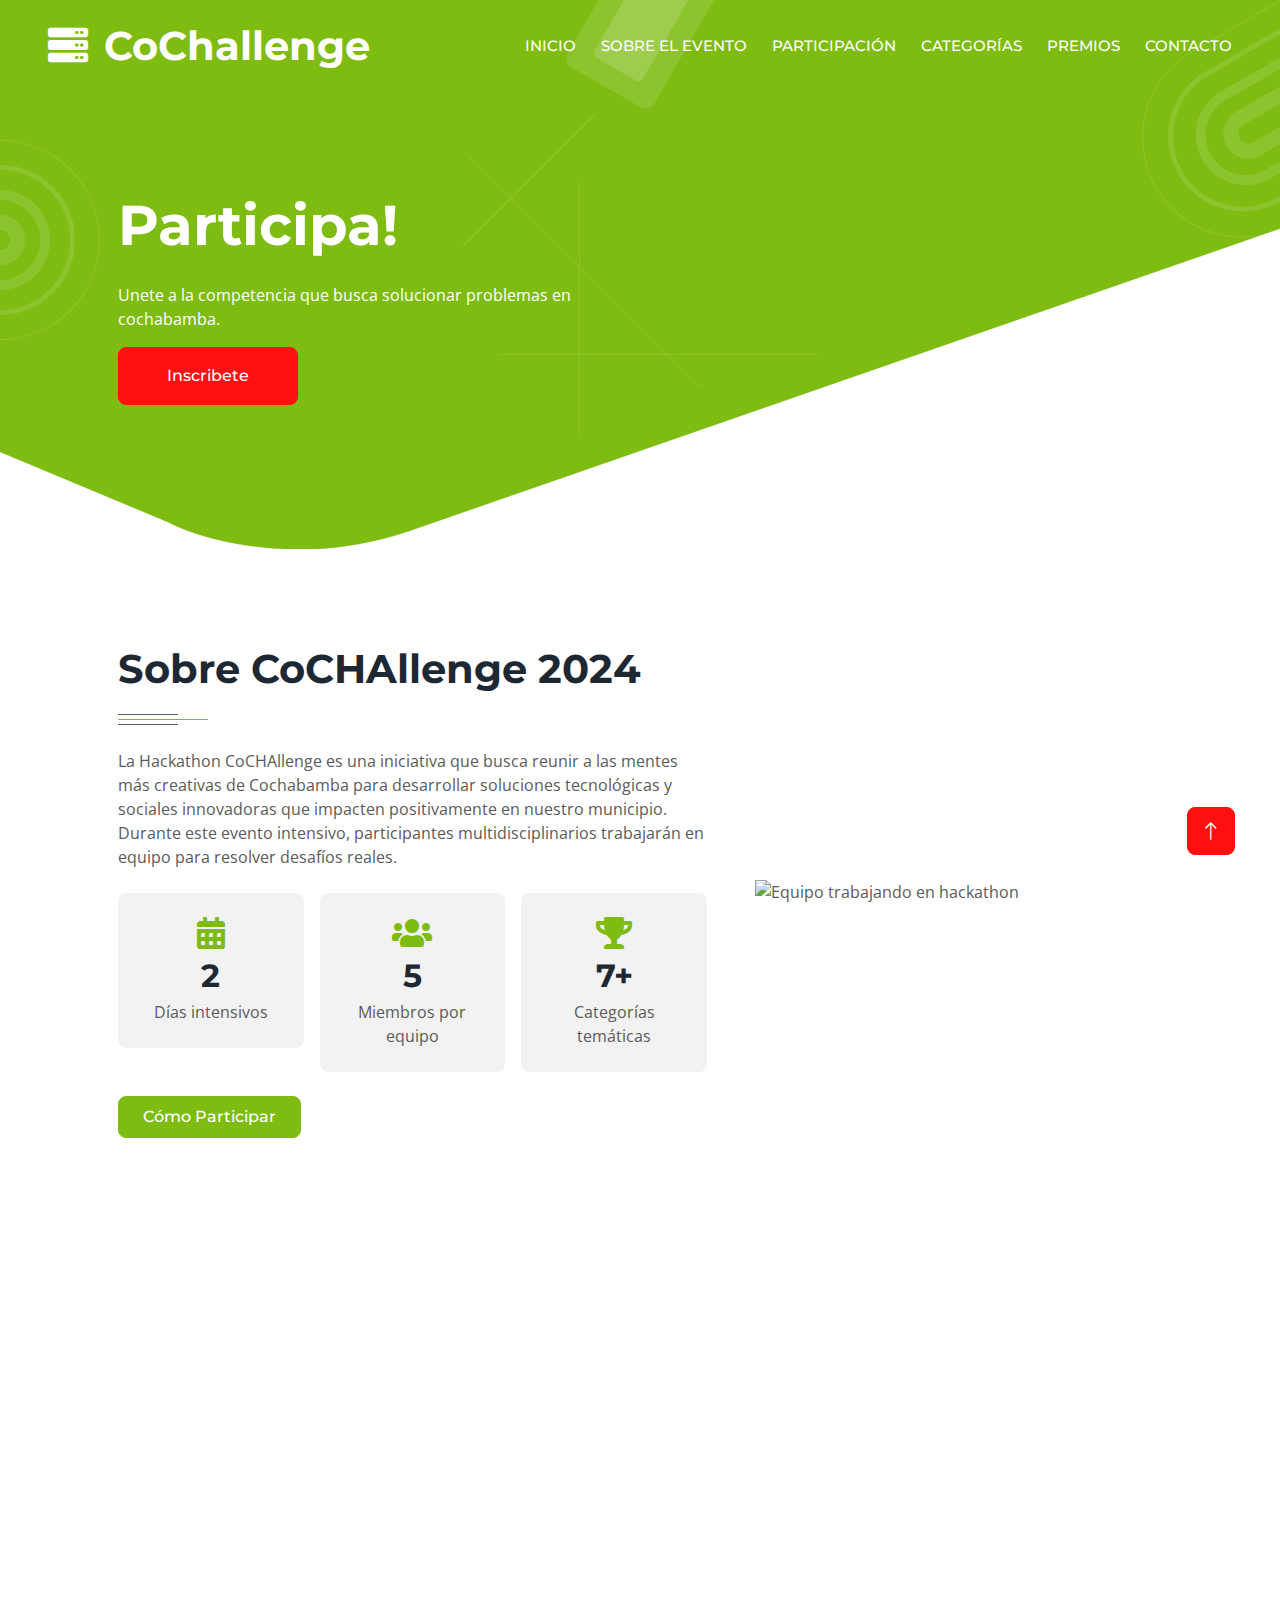
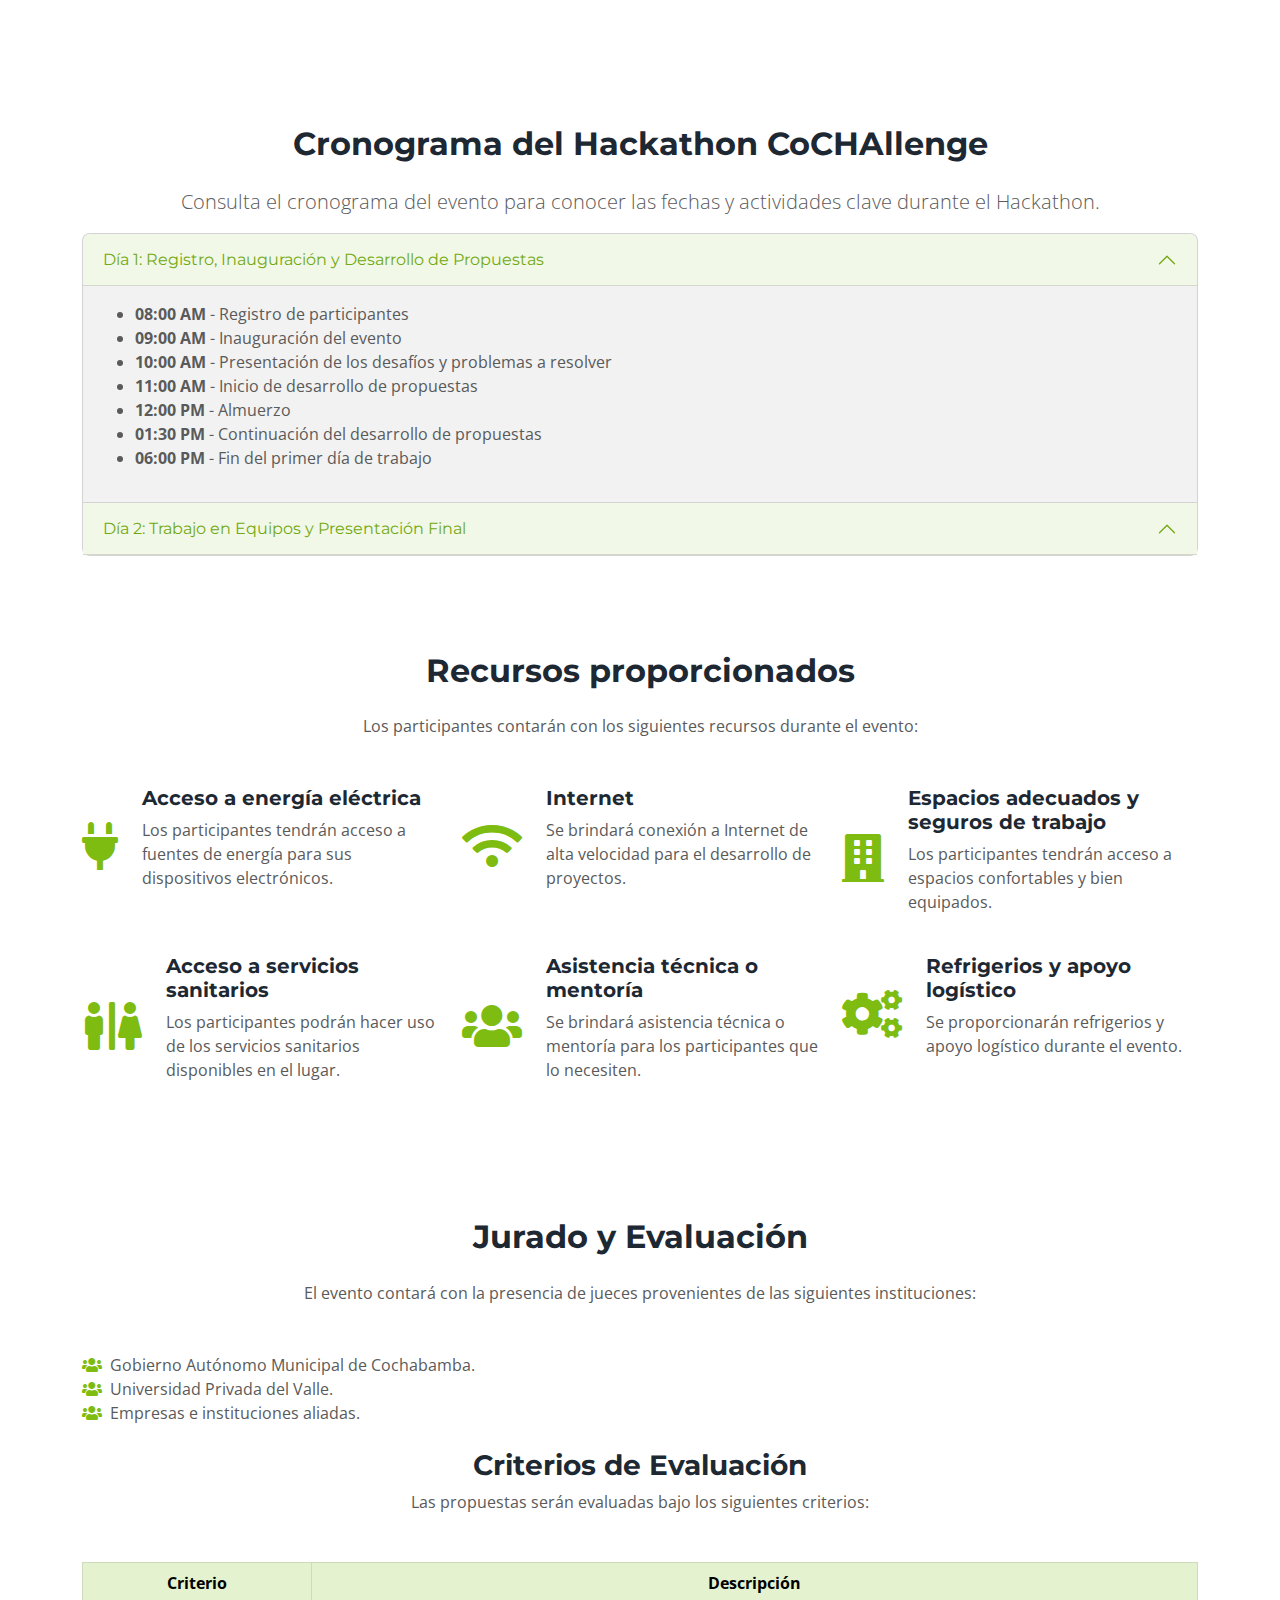
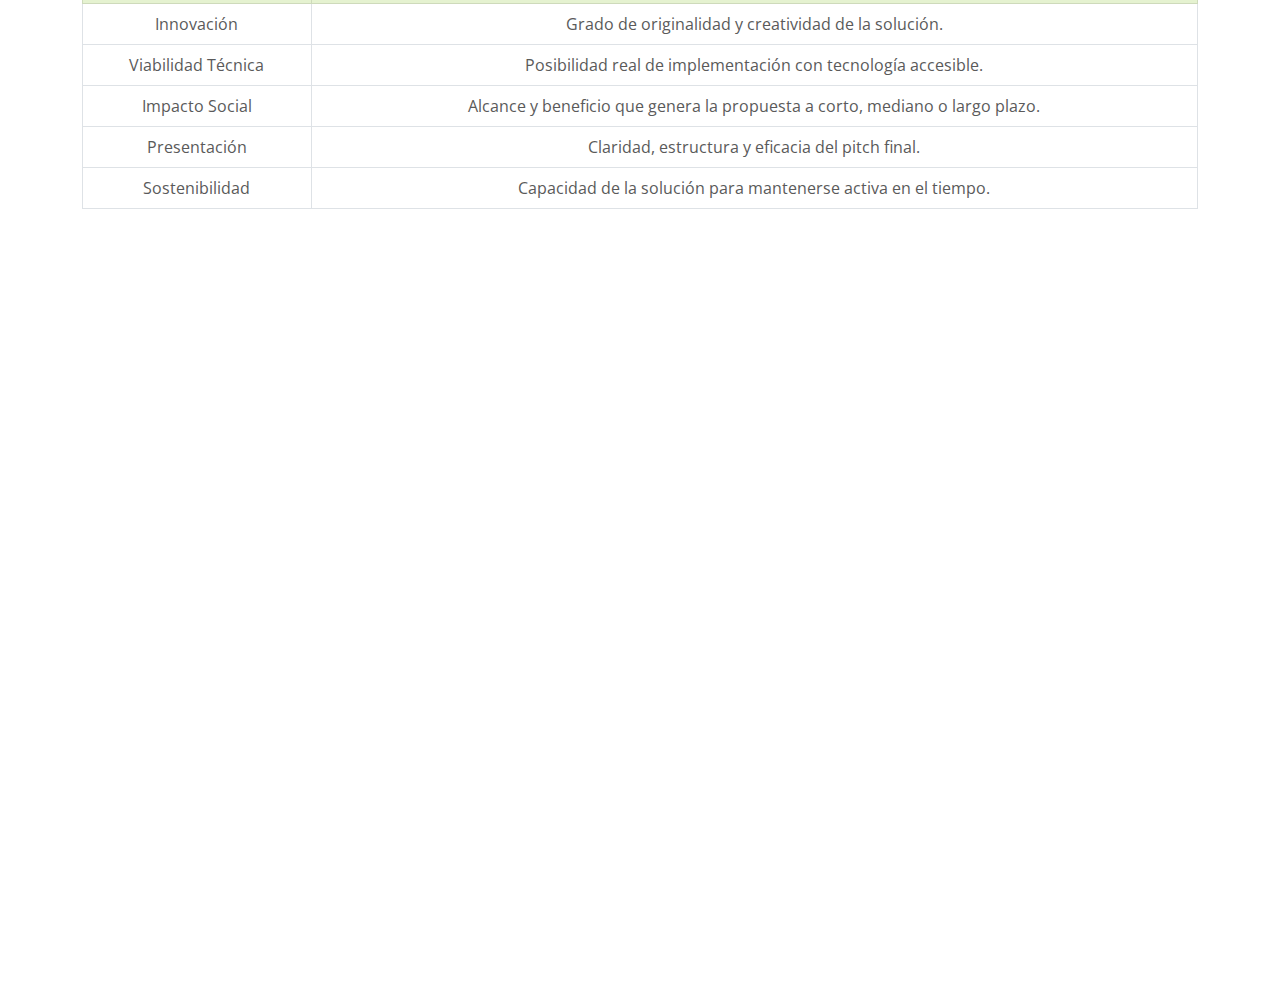
==== pages/about.html @ 2575e3d4 "Acabado" ====
<!DOCTYPE html>
<html lang="en">

<head>
    <meta charset="utf-8">
    <title>Hackathon CoChallenge</title>
    <meta content="width=device-width, initial-scale=1.0" name="viewport">
    <meta content="" name="keywords">
    <meta content="" name="description">

    <!-- Favicon -->
    <link href="../img/favicon.ico" rel="icon">

    <!-- Google Web Fonts -->
    <link rel="preconnect" href="https://fonts.googleapis.com">
    <link rel="preconnect" href="https://fonts.gstatic.com" crossorigin>
    <link href="https://fonts.googleapis.com/css2?family=Montserrat:wght@400;500;600;700&family=Open+Sans:wght@400;500;600;700&display=swap" rel="stylesheet">  

    <!-- Icon Font Stylesheet -->
    <link href="https://cdnjs.cloudflare.com/ajax/libs/font-awesome/5.10.0/css/all.min.css" rel="stylesheet">
    <link href="https://cdn.jsdelivr.net/npm/bootstrap-icons@1.4.1/font/bootstrap-icons.css" rel="stylesheet">

    <!-- Libraries Stylesheet -->
    <link href="../lib/animate/animate.min.css" rel="stylesheet">
    <link href="../lib/owlcarousel/assets/owl.carousel.min.css" rel="stylesheet">

    <!-- Customized Bootstrap Stylesheet -->
    <link href="../css/bootstrap.min.css" rel="stylesheet">

    <!-- Template Stylesheet -->
    <link href="../css/style.css" rel="stylesheet">
</head>


<body>
    <div class="container-xxl bg-white p-0">
        <!-- Spinner Start -->
        <div id="spinner" class="show bg-white position-fixed translate-middle w-100 vh-100 top-50 start-50 d-flex align-items-center justify-content-center">
            <div class="spinner-border text-primary" style="width: 3rem; height: 3rem;" role="status">
                <span class="sr-only">Loading...</span>
            </div>
        </div>
        <!-- Spinner End -->


        <!-- Navbar & Hero Start -->
        <div class="container-xxl position-relative p-0">
            <nav class="navbar navbar-expand-lg navbar-light px-4 px-lg-5 py-3 py-lg-0">
                <a href="../index.html" class="navbar-brand p-0">
                    <h1 class="m-0"><i class="fa fa-server me-3"></i>CoChallenge</h1>
                </a>
                <button class="navbar-toggler" type="button" data-bs-toggle="collapse" data-bs-target="#navbarCollapse">
                    <span class="fa fa-bars"></span>
                </button>
                <div class="collapse navbar-collapse" id="navbarCollapse">
                    <div class="navbar-nav ms-auto py-0">
                        <a href="../index.html" class="nav-item nav-link">Inicio</a>
                        <a href="about.html" class="nav-item nav-link">Sobre el Evento</a>
                        <a href="participacion.html" class="nav-item nav-link">Participación</a>
                        <a href="categorias.html" class="nav-item nav-link">Categorías</a>
                        <a href="premios.html" class="nav-item nav-link">Premios</a>
                        <a href="contact.html" class="nav-item nav-link">Contacto</a>
                    </div>
                    
                </div>
            </nav>

            <div class="container-xxl py-5 bg-primary hero-header mb-5">
                <div class="container my-5 py-5 px-lg-5">
                    <div class="row g-5">
                        <div class="col-lg-6 pt-5 text-center text-lg-start">
                            <h1 class="display-4 text-white mb-4 animated slideInLeft">Participa!</h1>
                            <p class="text-white animated slideInLeft">Unete a la competencia que busca solucionar problemas en cochabamba.</p>

                            <a href="registro.html" class="btn btn-secondary py-sm-3 px-sm-5 me-3 animated slideInLeft">Inscribete</a>
                        </div>
                        <div class="col-lg-6 text-center text-lg-start">
                            <img class="img-fluid animated zoomIn" src="img/hero.png" alt="">
                        </div>
                    </div>
                </div>
            </div>
        </div>
        <!-- Navbar & Hero End -->


        <!-- Full Screen Search Start -->
       <div class="modal fade" id="searc hModal" tabindex="-1">
            <div class="modal-dialog modal-fullscreen">
                <div class="modal-content" style="background: rgba(29, 40, 51, 0.8);">
                    <div class="modal-header border-0">
                        <button type="button" class="btn bg-white btn-close" data-bs-dismiss="modal" aria-label="Close"></button>
                    </div>
                    <div class="modal-body d-flex align-items-center justify-content-center">
                        <div class="input-group" style="max-width: 600px;">
                            <input type="text" class="form-control bg-transparent border-light p-3" placeholder="Type search keyword">
                            <button class="btn btn-light px-4"><i class="bi bi-search"></i></button>
                        </div>
                    </div>
                </div>
            </div>
        </div>
        <!-- Full Screen Search End -->


        <!-- About Start -->
        <div class="container-xxl py-5">
            <div class="container px-lg-5">
                <div class="row g-5 align-items-center">
                    <div class="col-lg-7 wow fadeInUp" data-wow-delay="0.1s">
                        <div class="section-title position-relative mb-4 pb-4">
                            <h1 class="mb-2">Sobre CoCHAllenge 2024</h1>
                        </div>
                        <p class="mb-4">La Hackathon CoCHAllenge es una iniciativa que busca reunir a las mentes más creativas de Cochabamba para desarrollar soluciones tecnológicas y sociales innovadoras que impacten positivamente en nuestro municipio. Durante este evento intensivo, participantes multidisciplinarios trabajarán en equipo para resolver desafíos reales.</p>
                        
                        <div class="row g-3">
                            <div class="col-sm-4 wow fadeIn" data-wow-delay="0.1s">
                                <div class="bg-light rounded text-center p-4">
                                    <i class="fa fa-calendar-alt fa-2x text-primary mb-2"></i>
                                    <h2 class="mb-1">2</h2>
                                    <p class="mb-0">Días intensivos</p>
                                </div>
                            </div>
                            <div class="col-sm-4 wow fadeIn" data-wow-delay="0.3s">
                                <div class="bg-light rounded text-center p-4">
                                    <i class="fa fa-users fa-2x text-primary mb-2"></i>
                                    <h2 class="mb-1">5</h2>
                                    <p class="mb-0">Miembros por equipo</p>
                                </div>
                            </div>
                            <div class="col-sm-4 wow fadeIn" data-wow-delay="0.5s">
                                <div class="bg-light rounded text-center p-4">
                                    <i class="fa fa-trophy fa-2x text-primary mb-2"></i>
                                    <h2 class="mb-1">7+</h2>
                                    <p class="mb-0">Categorías temáticas</p>
                                </div>
                            </div>
                        </div>
                        
                        <a href="participacion.html" class="btn btn-primary mt-4 py-2 px-4">Cómo Participar</a>
                    </div>
                    <div class="col-lg-5">
                        <img class="img-fluid wow zoomIn" data-wow-delay="0.5s" src="img/hackathon-teamwork.jpg" alt="Equipo trabajando en hackathon">
                    </div>
                </div>
            </div>
        </div>
        <!-- About End -->


        <!-- Team Start -->
        <div class="container-xxl py-5">
            <div class="container px-lg-5">
                <div class="section-title position-relative text-center mx-auto mb-5 pb-4 wow fadeInUp" data-wow-delay="0.1s" style="max-width: 600px;">
                    <h1 class="mb-3">Organizadores</h1>
                    <p class="mb-1">Instituciones que hacen posible CoCHAllenge 2024</p>
                </div>
                <div class="row g-4 justify-content-center">
                    <!-- Organizador 1 -->
                    <div class="col-lg-3 col-md-6 wow fadeInUp" data-wow-delay="0.1s">
                        <div class="organizer-item text-center border-top border-5 border-primary rounded shadow overflow-hidden">
                            <div class="text-center p-4">
                                <img class="img-fluid mb-4" src="img/logo-univalle.png" alt="UNIVALLE" style="height: 80px;">
                                <h5 class="fw-bold mb-1">UNIVALLE</h5>
                                <small>Sede y soporte académico</small>
                            </div>
                            <div class="d-flex justify-content-center bg-primary p-3">
                                <a class="btn btn-square text-primary bg-white m-1" href="https://univalle.edu" target="_blank">
                                    <i class="fas fa-globe"></i>
                                </a>
                            </div>
                        </div>
                    </div>
                    
                    <!-- Organizador 2 -->
                    <div class="col-lg-3 col-md-6 wow fadeInUp" data-wow-delay="0.3s">
                        <div class="organizer-item text-center border-top border-5 border-primary rounded shadow overflow-hidden">
                            <div class="text-center p-4">
                                <img class="img-fluid mb-4" src="img/logo-municipalidad.png" alt="Municipalidad" style="height: 80px;">
                                <h5 class="fw-bold mb-1">GAM Cochabamba</h5>
                                <small>Apoyo institucional</small>
                            </div>
                            <div class="d-flex justify-content-center bg-primary p-3">
                                <a class="btn btn-square text-primary bg-white m-1" href="https://cochabamba.bo" target="_blank">
                                    <i class="fas fa-globe"></i>
                                </a>
                            </div>
                        </div>
                    </div>
                    
                    <!-- Organizador 3 -->
                    <div class="col-lg-3 col-md-6 wow fadeInUp" data-wow-delay="0.5s">
                        <div class="organizer-item text-center border-top border-5 border-primary rounded shadow overflow-hidden">
                            <div class="text-center p-4">
                                <img class="img-fluid mb-4" src="img/logo-sel.png" alt="SEL" style="height: 80px;">
                                <h5 class="fw-bold mb-1">SEL Univalle</h5>
                                <small>Organización estudiantil</small>
                            </div>
                            <div class="d-flex justify-content-center bg-primary p-3">
                                <a class="btn btn-square text-primary bg-white m-1" href="#">
                                    <i class="fab fa-facebook-f"></i>
                                </a>
                            </div>
                        </div>
                    </div>
                </div>
            </div>
        </div>
        <!-- Team End -->

            <!-- Cronograma - Página Principal -->
    <section id="cronograma" class="container my-5">
        <div class="row">
            <div class="col-12 text-center">
                <h2 class="fw-bold mb-4">Cronograma del Hackathon CoCHAllenge</h2>
                <p class="lead">Consulta el cronograma del evento para conocer las fechas y actividades clave durante el Hackathon.</p>
            </div>
        </div>

        <!-- Cronograma -->
        <div class="row">
            <div class="col-12">
                <div class="accordion" id="accordionCronograma">

                    <!-- Día 1 -->
                    <div class="accordion-item">
                        <h2 class="accordion-header" id="headingDia1">
                            <button class="accordion-button" type="button" data-bs-toggle="collapse" data-bs-target="#collapseDia1" aria-expanded="true" aria-controls="collapseDia1">
                                Día 1: Registro, Inauguración y Desarrollo de Propuestas
                            </button>
                        </h2>
                        <div id="collapseDia1" class="accordion-collapse collapse show" aria-labelledby="headingDia1" data-bs-parent="#accordionCronograma">
                            <div class="accordion-body">
                                <ul>
                                    <li><strong>08:00 AM</strong> - Registro de participantes</li>
                                    <li><strong>09:00 AM</strong> - Inauguración del evento</li>
                                    <li><strong>10:00 AM</strong> - Presentación de los desafíos y problemas a resolver</li>
                                    <li><strong>11:00 AM</strong> - Inicio de desarrollo de propuestas</li>
                                    <li><strong>12:00 PM</strong> - Almuerzo</li>
                                    <li><strong>01:30 PM</strong> - Continuación del desarrollo de propuestas</li>
                                    <li><strong>06:00 PM</strong> - Fin del primer día de trabajo</li>
                                </ul>
                            </div>
                        </div>
                    </div>

                    <!-- Día 2 -->
                    <div class="accordion-item">
                        <h2 class="accordion-header" id="headingDia2">
                            <button class="accordion-button" type="button" data-bs-toggle="collapse" data-bs-target="#collapseDia2" aria-expanded="false" aria-controls="collapseDia2">
                                Día 2: Trabajo en Equipos y Presentación Final
                            </button>
                        </h2>
                        <div id="collapseDia2" class="accordion-collapse collapse" aria-labelledby="headingDia2" data-bs-parent="#accordionCronograma">
                            <div class="accordion-body">
                                <ul>
                                    <li><strong>08:00 AM</strong> - Inicio de trabajo en equipos</li>
                                    <li><strong>12:00 PM</strong> - Almuerzo</li>
                                    <li><strong>01:30 PM</strong> - Finalización de desarrollo de propuestas</li>
                                    <li><strong>04:00 PM</strong> - Presentación final de proyectos (Pitch de 5 minutos por equipo)</li>
                                    <li><strong>06:00 PM</strong> - Premiación y Clausura del evento</li>
                                </ul>
                            </div>
                        </div>
                    </div>

                </div>
            </div>
        </div>
    </section>

    <!-- Recursos proporcionados Start -->
    <section id="recursos" class="container py-5">
        <h2 class="fw-bold text-center mb-4">Recursos proporcionados</h2>
        <p class="text-center mb-5">Los participantes contarán con los siguientes recursos durante el evento:</p>
        <div class="row">
            <div class="col-md-6 col-lg-4 mb-4">
                <div class="d-flex align-items-center">
                    <i class="fa fa-plug fa-3x text-primary me-4"></i>
                    <div>
                        <h5 class="fw-bold mb-2">Acceso a energía eléctrica</h5>
                        <p>Los participantes tendrán acceso a fuentes de energía para sus dispositivos electrónicos.</p>
                    </div>
                </div>
            </div>
            <div class="col-md-6 col-lg-4 mb-4">
                <div class="d-flex align-items-center">
                    <i class="fa fa-wifi fa-3x text-primary me-4"></i>
                    <div>
                        <h5 class="fw-bold mb-2">Internet</h5>
                        <p>Se brindará conexión a Internet de alta velocidad para el desarrollo de proyectos.</p>
                    </div>
                </div>
            </div>
            <div class="col-md-6 col-lg-4 mb-4">
                <div class="d-flex align-items-center">
                    <i class="fa fa-building fa-3x text-primary me-4"></i>
                    <div>
                        <h5 class="fw-bold mb-2">Espacios adecuados y seguros de trabajo</h5>
                        <p>Los participantes tendrán acceso a espacios confortables y bien equipados.</p>
                    </div>
                </div>
            </div>
            <div class="col-md-6 col-lg-4 mb-4">
                <div class="d-flex align-items-center">
                    <i class="fa fa-restroom fa-3x text-primary me-4"></i>
                    <div>
                        <h5 class="fw-bold mb-2">Acceso a servicios sanitarios</h5>
                        <p>Los participantes podrán hacer uso de los servicios sanitarios disponibles en el lugar.</p>
                    </div>
                </div>
            </div>
            <div class="col-md-6 col-lg-4 mb-4">
                <div class="d-flex align-items-center">
                    <i class="fa fa-users fa-3x text-primary me-4"></i>
                    <div>
                        <h5 class="fw-bold mb-2">Asistencia técnica o mentoría</h5>
                        <p>Se brindará asistencia técnica o mentoría para los participantes que lo necesiten.</p>
                    </div>
                </div>
            </div>
            <div class="col-md-6 col-lg-4 mb-4">
                <div class="d-flex align-items-center">
                    <i class="fa fa-cogs fa-3x text-primary me-4"></i>
                    <div>
                        <h5 class="fw-bold mb-2">Refrigerios y apoyo logístico</h5>
                        <p>Se proporcionarán refrigerios y apoyo logístico durante el evento.</p>
                    </div>
                </div>
            </div>
        </div>
    </section>
    <!-- Recursos proporcionados End -->


    <!-- Jurado y Evaluación Start -->
    <section id="jurado-evaluacion" class="container py-5">
        <h2 class="fw-bold text-center mb-4">Jurado y Evaluación</h2>
        <p class="text-center mb-5">El evento contará con la presencia de jueces provenientes de las siguientes instituciones:</p>
        <ul class="list-unstyled">
            <li><i class="fa fa-users text-primary me-2"></i>Gobierno Autónomo Municipal de Cochabamba.</li>
            <li><i class="fa fa-users text-primary me-2"></i>Universidad Privada del Valle.</li>
            <li><i class="fa fa-users text-primary me-2"></i>Empresas e instituciones aliadas.</li>
        </ul>

        <h3 class="fw-bold text-center mt-4">Criterios de Evaluación</h3>
        <p class="text-center mb-5">Las propuestas serán evaluadas bajo los siguientes criterios:</p>
        <table class="table table-bordered text-center">
            <thead class="table-primary">
                <tr>
                    <th>Criterio</th>
                    <th>Descripción</th>
                </tr>
            </thead>
            <tbody>
                <tr>
                    <td>Innovación</td>
                    <td>Grado de originalidad y creatividad de la solución.</td>
                </tr>
                <tr>
                    <td>Viabilidad Técnica</td>
                    <td>Posibilidad real de implementación con tecnología accesible.</td>
                </tr>
                <tr>
                    <td>Impacto Social</td>
                    <td>Alcance y beneficio que genera la propuesta a corto, mediano o largo plazo.</td>
                </tr>
                <tr>
                    <td>Presentación</td>
                    <td>Claridad, estructura y eficacia del pitch final.</td>
                </tr>
                <tr>
                    <td>Sostenibilidad</td>
                    <td>Capacidad de la solución para mantenerse activa en el tiempo.</td>
                </tr>
            </tbody>
        </table>
    </section>
    <!-- Jurado y Evaluación End -->



        

        <!-- Footer Start -->
        <div class="container-fluid bg-primary text-white footer mt-5 pt-5 wow fadeIn" data-wow-delay="0.1s">
            <div class="container py-5 px-lg-5">
                <div class="row gy-5 gx-4 pt-5">
                    <!-- Suscripción al Newsletter -->
                    <div class="col-12">
                        <h5 class="fw-bold text-white mb-4">Suscríbete a Nuestro Newsletter</h5>
                        <div class="position-relative" style="max-width: 400px;">
                            <input class="form-control bg-white border-0 w-100 py-3 ps-4 pe-5" type="text" placeholder="Ingresa tu correo">
                            <button type="button" class="btn btn-primary py-2 px-3 position-absolute top-0 end-0 mt-2 me-2">Enviar</button>
                        </div>
                    </div>
        
                    <!-- Secciones de Hackathon -->
                    <div class="col-lg-5 col-md-12">
                        <div class="row gy-5 g-4">
                            <div class="col-md-6">
                                <h5 class="fw-bold text-white mb-4">Hackathon CoCHAllenge</h5>
                                <a class="btn btn-link" href="about.html">Sobre Nosotros</a>
                                <a class="btn btn-link" href="participacion.html">Participación</a>
                                <a class="btn btn-link" href="categorias.html">Categorías</a>
                                <a class="btn btn-link" href="cronograma.html">Cronograma</a>
                                <a class="btn btn-link" href="contact.html">Contacto</a>
                            </div>
                            <div class="col-md-6">
                                <h5 class="fw-bold text-white mb-4">Secciones</h5>
                                <a class="btn btn-link" href="premios.html">Premios</a>
                                <a class="btn btn-link" href="registro.html">Registro</a>
                                <a class="btn btn-link" href="#">Reglamento</a>
                                <a class="btn btn-link" href="#">FAQs</a>
                            </div>
                        </div>
                    </div>
        
                    <!-- Contacto -->
                    <div class="col-md-6 col-lg-3">
                        <h5 class="fw-bold text-white mb-4">Contáctanos</h5>
                        <p class="mb-2"><i class="fa fa-map-marker-alt me-3"></i>Av. Innovación 123, Ciudad Creativa</p>
                        <p class="mb-2"><i class="fa fa-phone-alt me-3"></i>+591 79332300</p>
                        <p class="mb-2"><i class="fa fa-envelope me-3"></i>sociedaddeestudianteslideresu@gmail.com</p>
                        <div class="d-flex pt-2">
                            <a class="btn btn-outline-light btn-social" href="#"><i class="fab fa-twitter"></i></a>
                            <a class="btn btn-outline-light btn-social" href="#"><i class="fab fa-facebook-f"></i></a>
                            <a class="btn btn-outline-light btn-social" href="#"><i class="fab fa-instagram"></i></a>
                            <a class="btn btn-outline-light btn-social" href="#"><i class="fab fa-linkedin-in"></i></a>
                        </div>
                    </div>
        
                    <!-- Formulario de contacto -->
                    <div class="col-md-6 col-lg-4 mt-lg-n5">
                        <div class="bg-light rounded" style="padding: 30px;">
                            <input type="text" class="form-control border-0 py-2 mb-2" placeholder="Nombre">
                            <input type="email" class="form-control border-0 py-2 mb-2" placeholder="Correo">
                            <textarea class="form-control border-0 mb-2" rows="2" placeholder="Mensaje"></textarea>
                            <button class="btn btn-primary w-100 py-2">Enviar Mensaje</button>
                        </div>
                    </div>
                </div>
            </div>
        
            <!-- Copyright y enlaces adicionales -->
            <div class="container px-lg-5">
                <div class="copyright">
                    <div class="row">
                        <div class="col-md-6 text-center text-md-start mb-3 mb-md-0">
                            &copy; <a class="border-bottom" href="#">Hackathon CoCHAllenge</a>, Todos los derechos reservados. 
                            Diseñado por tu equipo de desarrollo.
                        </div>
                        <div class="col-md-6 text-center text-md-end">
                            <div class="footer-menu">
                                <a href="../index.html">Inicio</a>
                                <a href="#">Cookies</a>
                                <a href="#">Ayuda</a>
                                <a href="#">FAQs</a>
                            </div>
                        </div>
                    </div>
                </div>
            </div>
        </div>
        <!-- Footer End -->

        <!-- Back to Top -->
        <a href="#" class="btn btn-lg btn-secondary btn-lg-square back-to-top"><i class="bi bi-arrow-up"></i></a>
    </div>

<!-- Librerías externas (se quedan igual) -->
<script src="https://code.jquery.com/jquery-3.4.1.min.js"></script>
<script src="https://cdn.jsdelivr.net/npm/bootstrap@5.0.0/dist/js/bootstrap.bundle.min.js"></script>

<!-- Librerías locales (agregar ../ porque estás dentro de pages/) -->
<script src="../lib/wow/wow.min.js"></script>
<script src="../lib/easing/easing.min.js"></script>
<script src="../lib/waypoints/waypoints.min.js"></script>
<script src="../lib/counterup/counterup.min.js"></script>
<script src="../lib/owlcarousel/owl.carousel.min.js"></script>

<!-- Tu script principal -->
<script src="../js/main.js"></script>


</body>

</html>
---- css/style.css ----
/********** Template CSS **********/
:root {
    --primary: #7EBC12;
    --secondary: #FF0F10;
    --light: #F2F2F2;
    --dark: #1D2833;
}


/*** Spinner ***/
#spinner {
    opacity: 0;
    visibility: hidden;
    transition: opacity .5s ease-out, visibility 0s linear .5s;
    z-index: 99999;
}

#spinner.show {
    transition: opacity .5s ease-out, visibility 0s linear 0s;
    visibility: visible;
    opacity: 1;
}

.back-to-top {
    position: fixed;
    display: none;
    right: 45px;
    bottom: 45px;
    z-index: 99;
}


/*** Heading ***/
h1,
h2,
.fw-bold {
    font-weight: 700 !important;
}

h3,
h4,
.fw-semi-bold {
    font-weight: 600 !important;
}

h5,
h6,
.fw-medium {
    font-weight: 500 !important;
}


/*** Button ***/
.btn {
    font-family: 'Montserrat', sans-serif;
    font-weight: 500;
    transition: .5s;
}

.btn.btn-primary,
.btn.btn-secondary {
    color: #FFFFFF;
}

.btn-square {
    width: 38px;
    height: 38px;
}

.btn-sm-square {
    width: 32px;
    height: 32px;
}

.btn-lg-square {
    width: 48px;
    height: 48px;
}

.btn-square,
.btn-sm-square,
.btn-lg-square {
    padding: 0;
    display: flex;
    align-items: center;
    justify-content: center;
    font-weight: normal;
    border-radius: 8px;
}


/*** Navbar ***/
.navbar-light .navbar-nav .nav-link {
    position: relative;
    margin-left: 25px;
    padding: 35px 0;
    font-size: 15px;
    font-family: 'Montserrat', sans-serif;
    color: #FFFFFF !important;
    text-transform: uppercase;
    font-weight: 500;
    outline: none;
    transition: .5s;
}

.sticky-top.navbar-light .navbar-nav .nav-link {
    padding: 20px 0;
    color: var(--dark) !important;
}

.navbar-light .navbar-nav .nav-link:hover,
.navbar-light .navbar-nav .nav-link.active {
    color: var(--secondary) !important;
}

.navbar-light .navbar-brand h1 {
    color: #FFFFFF;
}

.navbar-light .navbar-brand img {
    max-height: 60px;
    transition: .5s;
}

.sticky-top.navbar-light .navbar-brand img {
    max-height: 45px;
}

@media (max-width: 991.98px) {
    .sticky-top.navbar-light {
        position: relative;
        background: #FFFFFF;
    }

    .navbar-light .navbar-collapse {
        margin-top: 15px;
        border-top: 1px solid #DDDDDD;
    }

    .navbar-light .navbar-nav .nav-link,
    .sticky-top.navbar-light .navbar-nav .nav-link {
        padding: 10px 0;
        margin-left: 0;
        color: var(--dark) !important;
    }

    .navbar-light .navbar-brand h1 {
        color: var(--primary);
    }

    .navbar-light .navbar-brand img {
        max-height: 45px;
    }
}

@media (min-width: 992px) {
    .navbar-light {
        position: absolute;
        width: 100%;
        top: 0;
        left: 0;
        z-index: 999;
    }
    
    .sticky-top.navbar-light {
        position: fixed;
        background: #FFFFFF;
    }

    .sticky-top.navbar-light .navbar-brand h1 {
        color: var(--primary);
    }
}


/*** Hero Header ***/
.hero-header {
    background:
        url(../img/bg-round.png),
        url(../img/bg-round-2.png),
        url(../img/bg-square.png),
        url(../img/bg-line.png),
        url(../img/bg-bottom-hero.png);
    background-position:
        0px 40%,
        right 0 top 0,
        left 50% top 0,
        left 50% top 50%,
        center bottom -1px;
    background-repeat: no-repeat;
}

.breadcrumb-item + .breadcrumb-item::before {
    color: rgba(255, 255, 255, .5);
}


/*** Section Title ***/
.section-title::before {
    position: absolute;
    content: "";
    width: 60px;
    height: 11px;
    bottom: 0;
    left: 0;
    border-top: 1px solid #5A5A5A;
    border-bottom: 1px solid #5A5A5A;
}

.section-title::after {
    position: absolute;
    content: "";
    width: 90px;
    height: 1px;
    bottom: 5px;
    left: 0;
    background: var(--primary);
}

.section-title.text-center::before {
    left: 50%;
    margin-left: -30px;
}

.section-title.text-center::after {
    width: 120px;
    left: 50%;
    margin-left: -60px;
}


/*** Domain Search ***/
.domain {
    background: url(../img/bg-domain.png) center center no-repeat;
    background-size: contain;
}


/*** Comparison ***/
@media (min-width: 992px) {
    .comparison::after {
        position: absolute;
        content: "";
        width: 1px;
        top: 56px;
        bottom: 20px;
        left: 50%;
        background: #DDDDDD;
    }
}


/*** Testimonial ***/
.testimonial-carousel .owl-item .testimonial-item,
.testimonial-carousel .owl-item.center .testimonial-item * {
    transition: .5s;
}

.testimonial-carousel .owl-item.center .testimonial-item {
    background: var(--primary) !important;
    border-color: var(--secondary) !important;
}

.testimonial-carousel .owl-item.center .testimonial-item .position-absolute {
    background: var(--secondary) !important;
}

.testimonial-carousel .owl-item.center .testimonial-item * {
    color: #FFFFFF;
}

.testimonial-carousel .owl-item.center .testimonial-item h6 {
    color: var(--dark) !important;
}

.testimonial-carousel .owl-dots {
    display: flex;
    align-items: flex-end;
    justify-content: center;
}

.testimonial-carousel .owl-dot {
    position: relative;
    display: inline-block;
    margin: 0 5px;
    width: 15px;
    height: 15px;
    background: #DDDDDD;
    border-radius: 15px;
    transition: .5s;
}

.testimonial-carousel .owl-dot.active {
    width: 30px;
    background: var(--primary);
}


/*** Team ***/
.team-item,
.team-item .bg-primary,
.team-item .bg-primary i {
    transition: .5s;
}

.team-item:hover {
    border-color: var(--secondary) !important;
}

.team-item:hover .bg-primary {
    background: var(--secondary) !important;
}

.team-item:hover .bg-primary i {
    color: var(--secondary) !important;
}


/*** Footer ***/
.footer {
    background:
        url(../img/bg-round.png),
        url(../img/bg-round-2.png),
        url(../img/bg-square.png),
        url(../img/bg-line.png),
        url(../img/bg-bottom-footer.png);
    background-position:
        0px 112px,
        right 0 bottom 0,
        left 50% top 80px,
        left 50% bottom 0,
        top center;
    background-repeat: no-repeat;
}

.footer p {
    font-size: 15px;
}

.footer .btn.btn-social {
    margin-right: 5px;
    width: 35px;
    height: 35px;
    display: flex;
    align-items: center;
    justify-content: center;
    color: var(--light);
    border: 1px solid #FFFFFF;
    border-radius: 35px;
    transition: .3s;
}

.footer .btn.btn-social:hover {
    color: var(--primary);
}

.footer .btn.btn-link {
    display: block;
    margin-bottom: 5px;
    padding: 0;
    text-align: left;
    color: #FFFFFF;
    font-size: 15px;
    font-weight: normal;
    transition: .3s;
}

.footer .btn.btn-link::before {
    position: relative;
    content: "\f105";
    font-family: "Font Awesome 5 Free";
    font-weight: 900;
    margin-right: 10px;
}

.footer .btn.btn-link:hover {
    letter-spacing: 1px;
    box-shadow: none;
}

.footer .copyright {
    padding: 25px 0;
    font-size: 15px;
    border-top: 1px solid rgba(256, 256, 256, .3);
}

.footer .copyright a {
    color: var(--light);
}

.footer .footer-menu a {
    margin-right: 15px;
    padding-right: 15px;
    border-right: 1px solid rgba(255, 255, 255, .3);
}

.footer .footer-menu a:last-child {
    margin-right: 0;
    padding-right: 0;
    border-right: none;
}
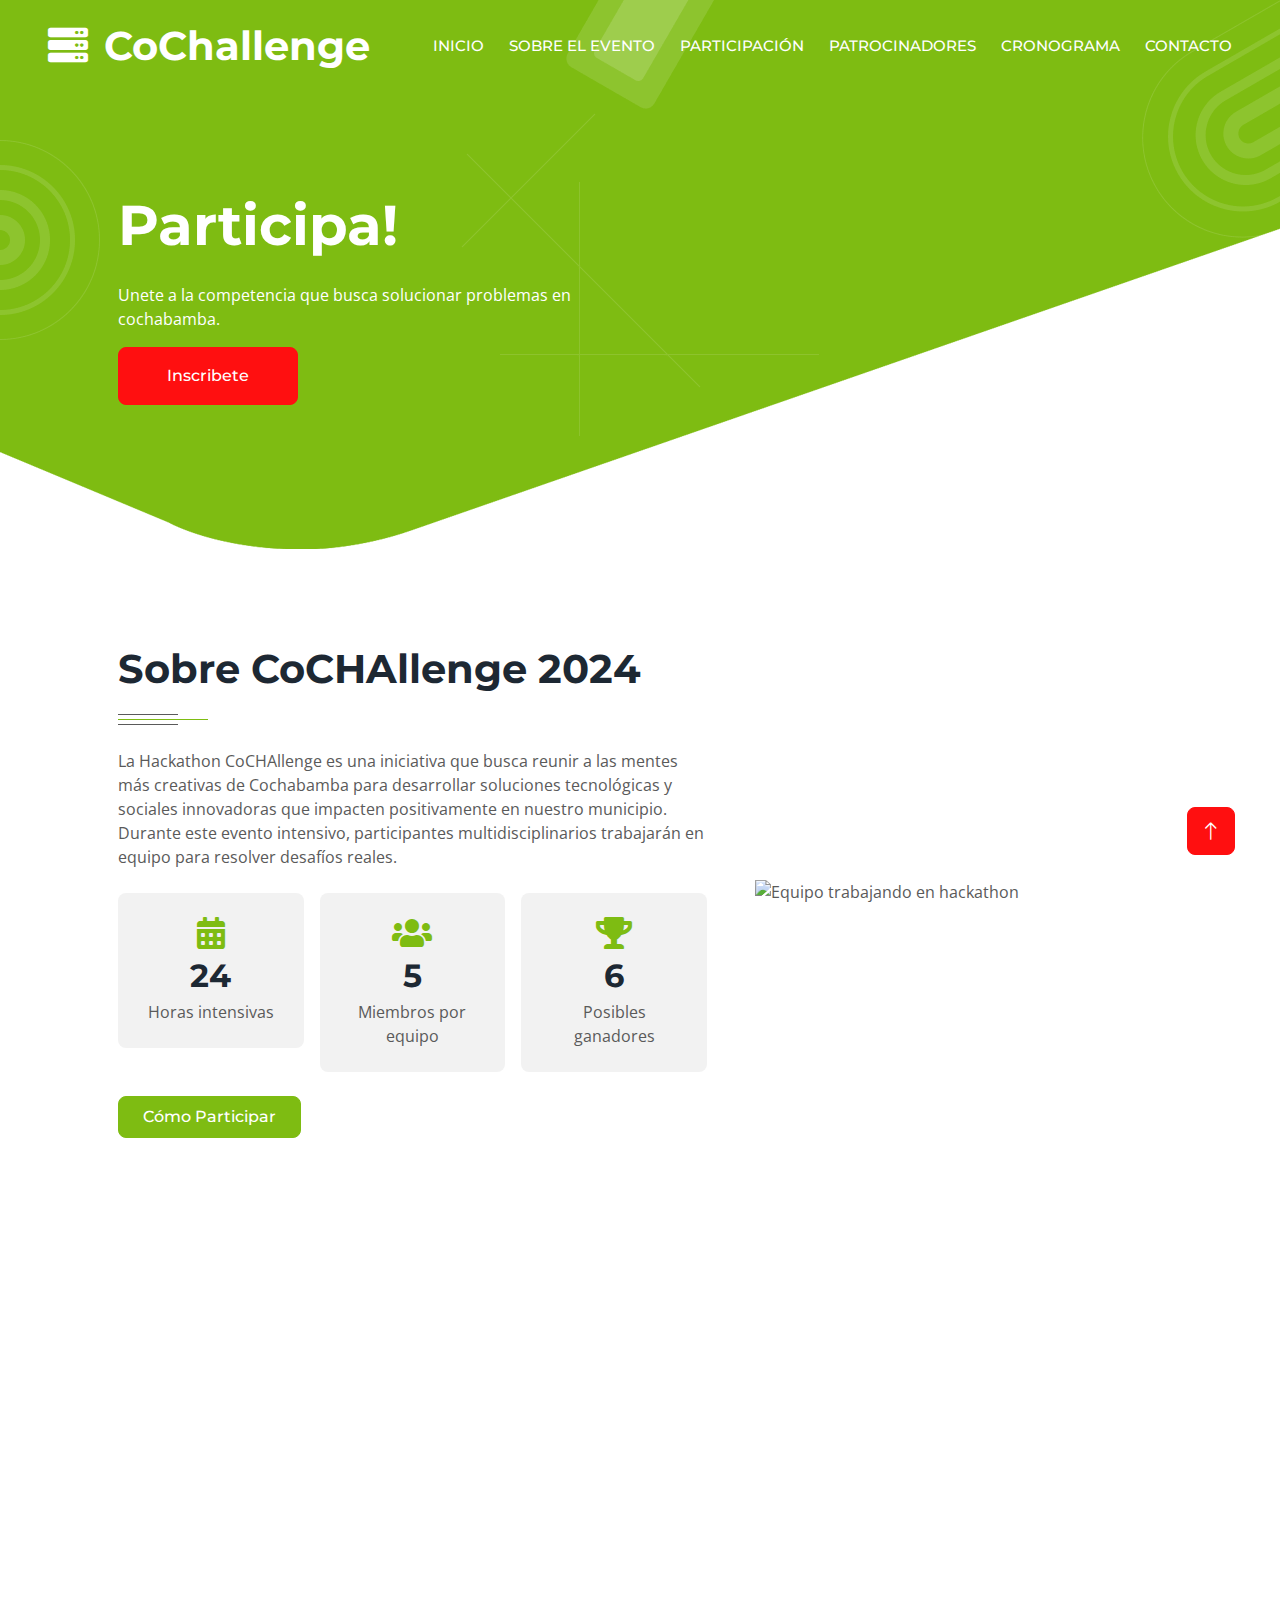
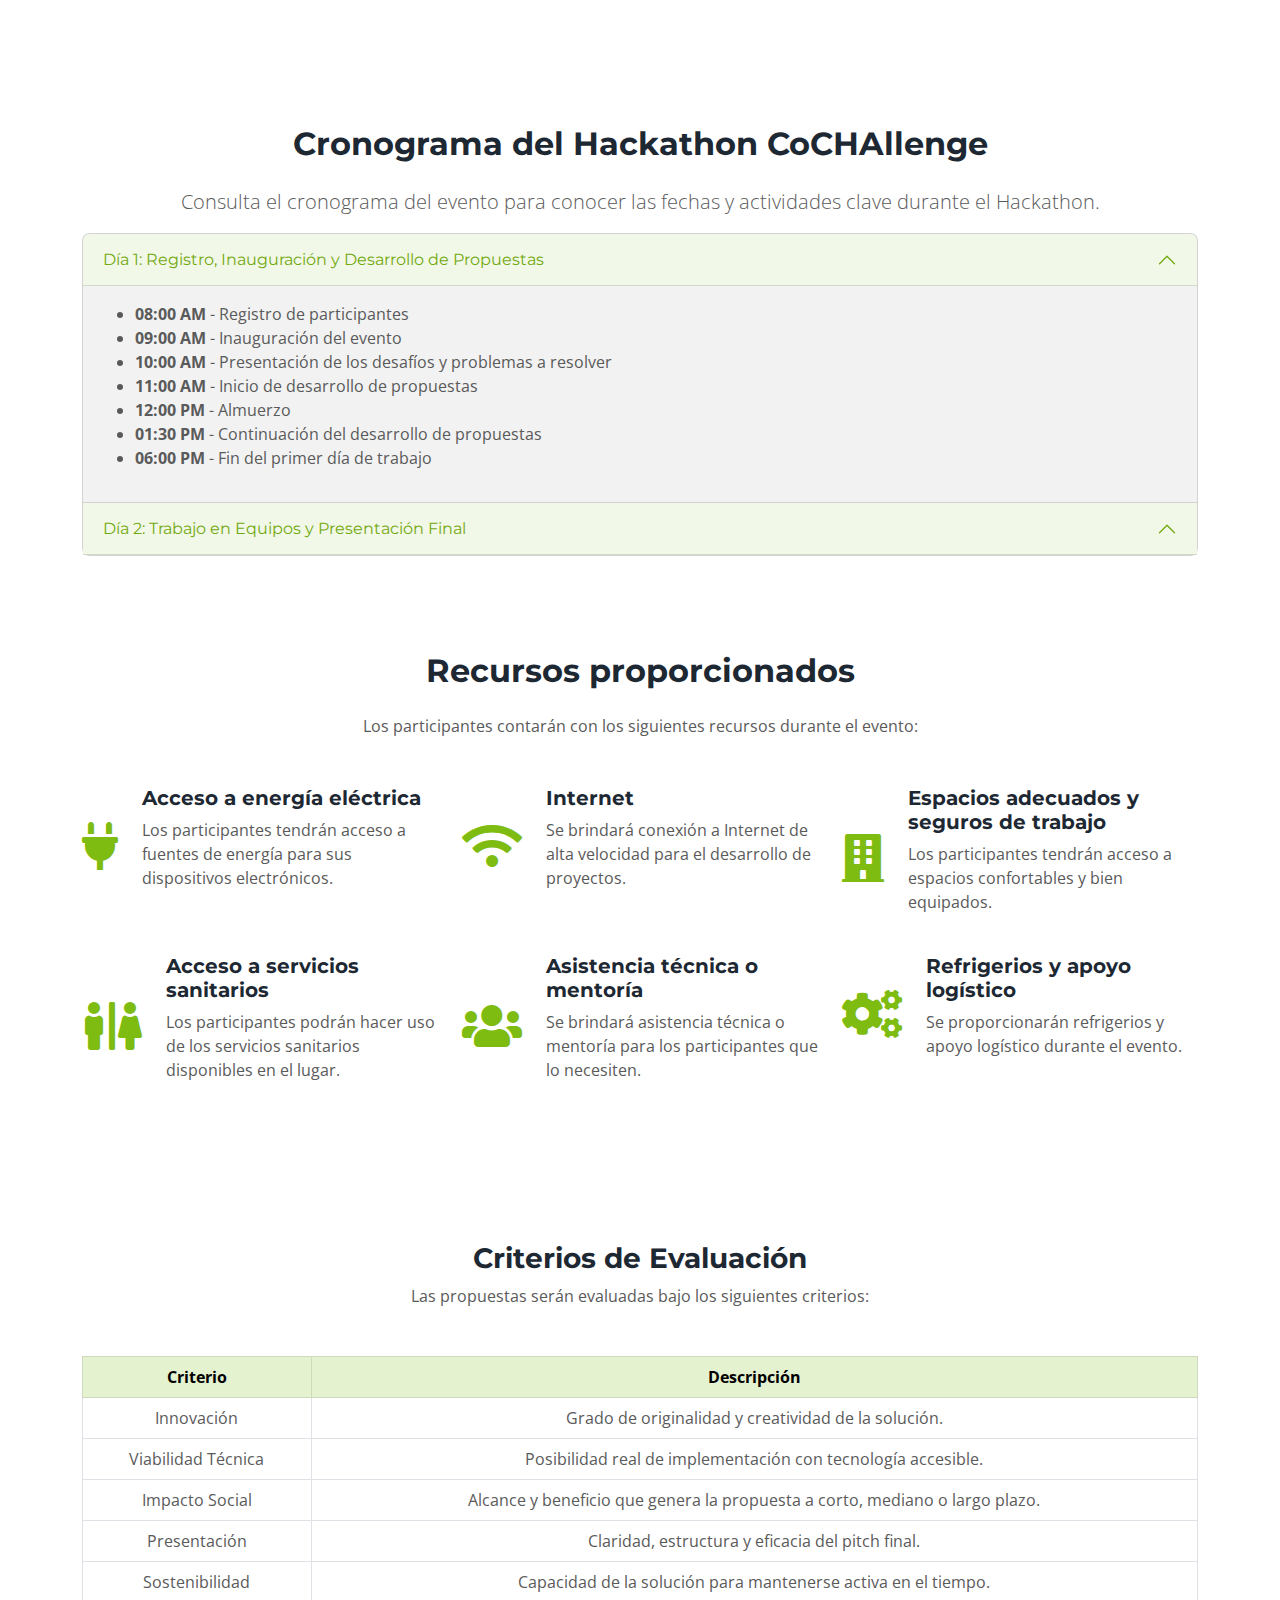
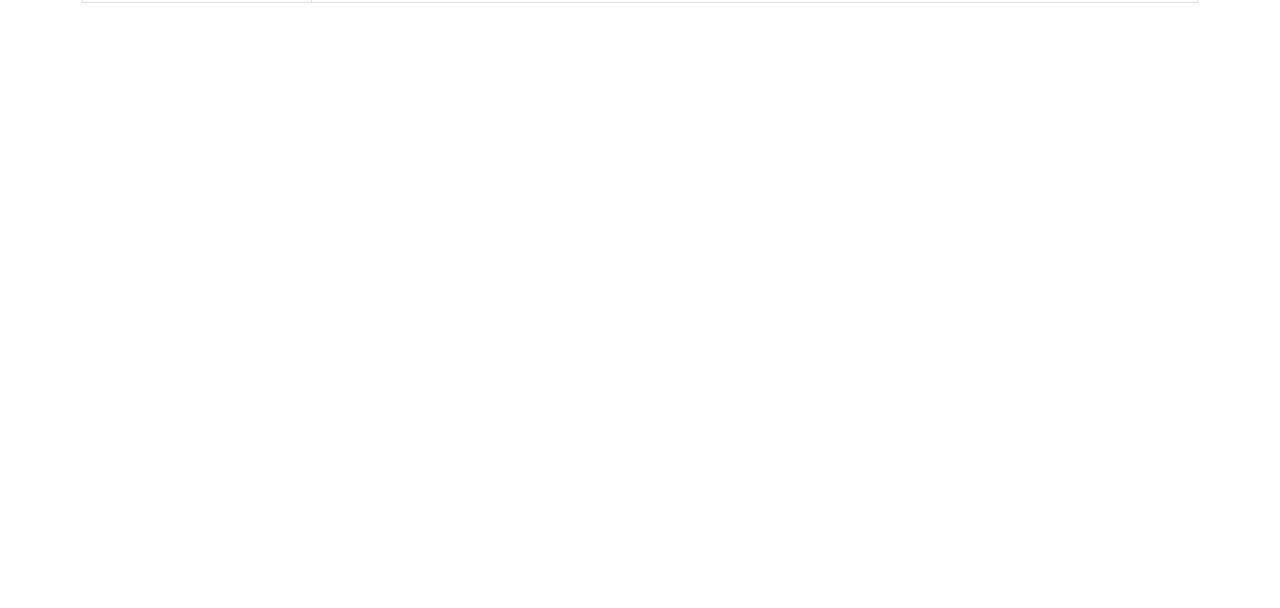
==== commit 902033f7: "Depuracion proyecto" ====
--- a/pages/about.html
+++ b/pages/about.html
@@ -57,8 +57,10 @@
                         <a href="../index.html" class="nav-item nav-link">Inicio</a>
                         <a href="about.html" class="nav-item nav-link">Sobre el Evento</a>
                         <a href="participacion.html" class="nav-item nav-link">Participación</a>
-                        <a href="categorias.html" class="nav-item nav-link">Categorías</a>
-                        <a href="premios.html" class="nav-item nav-link">Premios</a>
+                        <a href="patrocinadores.html" class="nav-item nav-link">Patrocinadores</a>
+                        <a href="cronograma.html" class="nav-item nav-link">Cronograma</a>
+                        <!-- <a href="categorias.html" class="nav-item nav-link">Categorias</a> -->
+                        <!-- <a href="premios.html" class="nav-item nav-link">Premios</a> -->
                         <a href="contact.html" class="nav-item nav-link">Contacto</a>
                     </div>
                     
@@ -117,8 +119,8 @@
                             <div class="col-sm-4 wow fadeIn" data-wow-delay="0.1s">
                                 <div class="bg-light rounded text-center p-4">
                                     <i class="fa fa-calendar-alt fa-2x text-primary mb-2"></i>
-                                    <h2 class="mb-1">2</h2>
-                                    <p class="mb-0">Días intensivos</p>
+                                    <h2 class="mb-1">24</h2>
+                                    <p class="mb-0">Horas intensivas</p>
                                 </div>
                             </div>
                             <div class="col-sm-4 wow fadeIn" data-wow-delay="0.3s">
@@ -131,8 +133,8 @@
                             <div class="col-sm-4 wow fadeIn" data-wow-delay="0.5s">
                                 <div class="bg-light rounded text-center p-4">
                                     <i class="fa fa-trophy fa-2x text-primary mb-2"></i>
-                                    <h2 class="mb-1">7+</h2>
-                                    <p class="mb-0">Categorías temáticas</p>
+                                    <h2 class="mb-1">6</h2>
+                                    <p class="mb-0">Posibles ganadores</p>
                                 </div>
                             </div>
                         </div>
@@ -335,13 +337,7 @@
 
     <!-- Jurado y Evaluación Start -->
     <section id="jurado-evaluacion" class="container py-5">
-        <h2 class="fw-bold text-center mb-4">Jurado y Evaluación</h2>
-        <p class="text-center mb-5">El evento contará con la presencia de jueces provenientes de las siguientes instituciones:</p>
-        <ul class="list-unstyled">
-            <li><i class="fa fa-users text-primary me-2"></i>Gobierno Autónomo Municipal de Cochabamba.</li>
-            <li><i class="fa fa-users text-primary me-2"></i>Universidad Privada del Valle.</li>
-            <li><i class="fa fa-users text-primary me-2"></i>Empresas e instituciones aliadas.</li>
-        </ul>
+        
 
         <h3 class="fw-bold text-center mt-4">Criterios de Evaluación</h3>
         <p class="text-center mb-5">Las propuestas serán evaluadas bajo los siguientes criterios:</p>
@@ -383,86 +379,72 @@
         
 
         <!-- Footer Start -->
-        <div class="container-fluid bg-primary text-white footer mt-5 pt-5 wow fadeIn" data-wow-delay="0.1s">
-            <div class="container py-5 px-lg-5">
-                <div class="row gy-5 gx-4 pt-5">
-                    <!-- Suscripción al Newsletter -->
-                    <div class="col-12">
-                        <h5 class="fw-bold text-white mb-4">Suscríbete a Nuestro Newsletter</h5>
-                        <div class="position-relative" style="max-width: 400px;">
-                            <input class="form-control bg-white border-0 w-100 py-3 ps-4 pe-5" type="text" placeholder="Ingresa tu correo">
-                            <button type="button" class="btn btn-primary py-2 px-3 position-absolute top-0 end-0 mt-2 me-2">Enviar</button>
-                        </div>
-                    </div>
-        
-                    <!-- Secciones de Hackathon -->
-                    <div class="col-lg-5 col-md-12">
-                        <div class="row gy-5 g-4">
-                            <div class="col-md-6">
-                                <h5 class="fw-bold text-white mb-4">Hackathon CoCHAllenge</h5>
-                                <a class="btn btn-link" href="about.html">Sobre Nosotros</a>
-                                <a class="btn btn-link" href="participacion.html">Participación</a>
-                                <a class="btn btn-link" href="categorias.html">Categorías</a>
-                                <a class="btn btn-link" href="cronograma.html">Cronograma</a>
-                                <a class="btn btn-link" href="contact.html">Contacto</a>
-                            </div>
-                            <div class="col-md-6">
-                                <h5 class="fw-bold text-white mb-4">Secciones</h5>
-                                <a class="btn btn-link" href="premios.html">Premios</a>
-                                <a class="btn btn-link" href="registro.html">Registro</a>
-                                <a class="btn btn-link" href="#">Reglamento</a>
-                                <a class="btn btn-link" href="#">FAQs</a>
-                            </div>
-                        </div>
-                    </div>
-        
-                    <!-- Contacto -->
-                    <div class="col-md-6 col-lg-3">
-                        <h5 class="fw-bold text-white mb-4">Contáctanos</h5>
-                        <p class="mb-2"><i class="fa fa-map-marker-alt me-3"></i>Av. Innovación 123, Ciudad Creativa</p>
-                        <p class="mb-2"><i class="fa fa-phone-alt me-3"></i>+591 79332300</p>
-                        <p class="mb-2"><i class="fa fa-envelope me-3"></i>sociedaddeestudianteslideresu@gmail.com</p>
-                        <div class="d-flex pt-2">
-                            <a class="btn btn-outline-light btn-social" href="#"><i class="fab fa-twitter"></i></a>
-                            <a class="btn btn-outline-light btn-social" href="#"><i class="fab fa-facebook-f"></i></a>
-                            <a class="btn btn-outline-light btn-social" href="#"><i class="fab fa-instagram"></i></a>
-                            <a class="btn btn-outline-light btn-social" href="#"><i class="fab fa-linkedin-in"></i></a>
-                        </div>
-                    </div>
-        
-                    <!-- Formulario de contacto -->
-                    <div class="col-md-6 col-lg-4 mt-lg-n5">
-                        <div class="bg-light rounded" style="padding: 30px;">
-                            <input type="text" class="form-control border-0 py-2 mb-2" placeholder="Nombre">
-                            <input type="email" class="form-control border-0 py-2 mb-2" placeholder="Correo">
-                            <textarea class="form-control border-0 mb-2" rows="2" placeholder="Mensaje"></textarea>
-                            <button class="btn btn-primary w-100 py-2">Enviar Mensaje</button>
-                        </div>
-                    </div>
-                </div>
-            </div>
-        
-            <!-- Copyright y enlaces adicionales -->
-            <div class="container px-lg-5">
-                <div class="copyright">
-                    <div class="row">
-                        <div class="col-md-6 text-center text-md-start mb-3 mb-md-0">
-                            &copy; <a class="border-bottom" href="#">Hackathon CoCHAllenge</a>, Todos los derechos reservados. 
-                            Diseñado por tu equipo de desarrollo.
-                        </div>
-                        <div class="col-md-6 text-center text-md-end">
-                            <div class="footer-menu">
-                                <a href="../index.html">Inicio</a>
-                                <a href="#">Cookies</a>
-                                <a href="#">Ayuda</a>
-                                <a href="#">FAQs</a>
-                            </div>
-                        </div>
-                    </div>
-                </div>
-            </div>
-        </div>
-        <!-- Footer End -->
+    <div class="container-fluid bg-primary text-white footer mt-5 pt-5 wow fadeIn" data-wow-delay="0.1s">
+        <div class="container py-5 px-lg-5">
+            <div class="row gy-5 gx-4 pt-5">
+                <!-- Suscripción al Newsletter -->
+                
+    
+                <!-- Secciones de Hackathon -->
+                <div class="col-lg-5 col-md-12">
+                    <div class="row gy-5 g-4">
+                        <div class="col-md-6">
+                            <h5 class="fw-bold text-white mb-4">Hackathon CoCHAllenge</h5>
+                            <a class="btn btn-link" href="about.html">Sobre Nosotros</a>
+                            <a class="btn btn-link" href="participacion.html">Participación</a>
+                            <!-- <a class="btn btn-link" href="categorias.html">Categorías</a> -->
+                            <a class="btn btn-link" href="cronograma.html">Cronograma</a>
+                            <a class="btn btn-link" href="contact.html">Contacto</a>
+                        </div>
+                        <div class="col-md-6">
+                            <h5 class="fw-bold text-white mb-4">Secciones</h5>
+                            <!-- <a class="btn btn-link" href="pages/premios.html">Premios</a> -->
+                            <a class="btn btn-link" href="registro.html">Registro</a>
+                            <a class="btn btn-link" href="#">Reglamento</a>
+                            <a class="btn btn-link" href="#">FAQs</a>
+                        </div>
+                    </div>
+                </div>
+    
+                <!-- Contacto -->
+                <div class="col-md-6 col-lg-3">
+                    <h5 class="fw-bold text-white mb-4">Contáctanos</h5>
+                    <p class="mb-2"><i class="fa fa-map-marker-alt me-3"></i>Av. Innovación 123, Ciudad Creativa</p>
+                    <p class="mb-2"><i class="fa fa-phone-alt me-3"></i>+591 79332300</p>
+                    <p class="mb-2"><i class="fa fa-envelope me-3"></i>cochallenge@hermesoft.com</p>
+                    <div class="d-flex pt-2">
+                        <a class="btn btn-outline-light btn-social" href="#"><i class="fab fa-twitter"></i></a>
+                        <a class="btn btn-outline-light btn-social" href="#"><i class="fab fa-facebook-f"></i></a>
+                        <a class="btn btn-outline-light btn-social" href="#"><i class="fab fa-instagram"></i></a>
+                        <a class="btn btn-outline-light btn-social" href="#"><i class="fab fa-linkedin-in"></i></a>
+                    </div>
+                </div>
+    
+                
+            </div>
+        </div>
+    
+        <!-- Copyright y enlaces adicionales -->
+        <div class="container px-lg-5">
+            <div class="copyright">
+                <div class="row">
+                    <div class="col-md-6 text-center text-md-start mb-3 mb-md-0">
+                        &copy; <a class="border-bottom" href="#">Hackathon CoCHAllenge</a>, Todos los derechos reservados. 
+                        Diseñado por tu equipo de desarrollo.
+                    </div>
+                    <div class="col-md-6 text-center text-md-end">
+                        <div class="footer-menu">
+                            <a href="../index.html">Inicio</a>
+                            <a href="#">Cookies</a>
+                            <a href="#">Ayuda</a>
+                            <a href="#">FAQs</a>
+                        </div>
+                    </div>
+                </div>
+            </div>
+        </div>
+    </div>
+    <!-- Footer End -->
 
         <!-- Back to Top -->
         <a href="#" class="btn btn-lg btn-secondary btn-lg-square back-to-top"><i class="bi bi-arrow-up"></i></a>
--- a/css/style.css
+++ b/css/style.css
@@ -28,6 +28,49 @@
     bottom: 45px;
     z-index: 99;
 }
+
+/*patrocinadores */
+
+.grayscale-hover {
+    filter: grayscale(100%);
+    transition: 0.3s;
+}
+.grayscale-hover:hover {
+    filter: grayscale(0%);
+    transform: scale(1.05);
+}
+
+.patrocinador-card {
+    border: 1px solid #ddd;
+    border-radius: 15px;
+    transition: 0.3s;
+    background: #ffffff;
+    box-shadow: 0 4px 6px rgba(0,0,0,0.05);
+}
+
+.patrocinador-card:hover {
+    transform: translateY(-5px);
+    box-shadow: 0 8px 12px rgba(0,0,0,0.1);
+}
+
+.patrocinador-card img {
+    max-height: 100px;
+    object-fit: contain;
+    filter: grayscale(100%);
+    transition: 0.3s;
+}
+
+.patrocinador-card:hover img {
+    filter: grayscale(0%);
+}
+
+
+
+
+
+/*Patrocinadores
+*/
+
 
 
 /*** Heading ***/
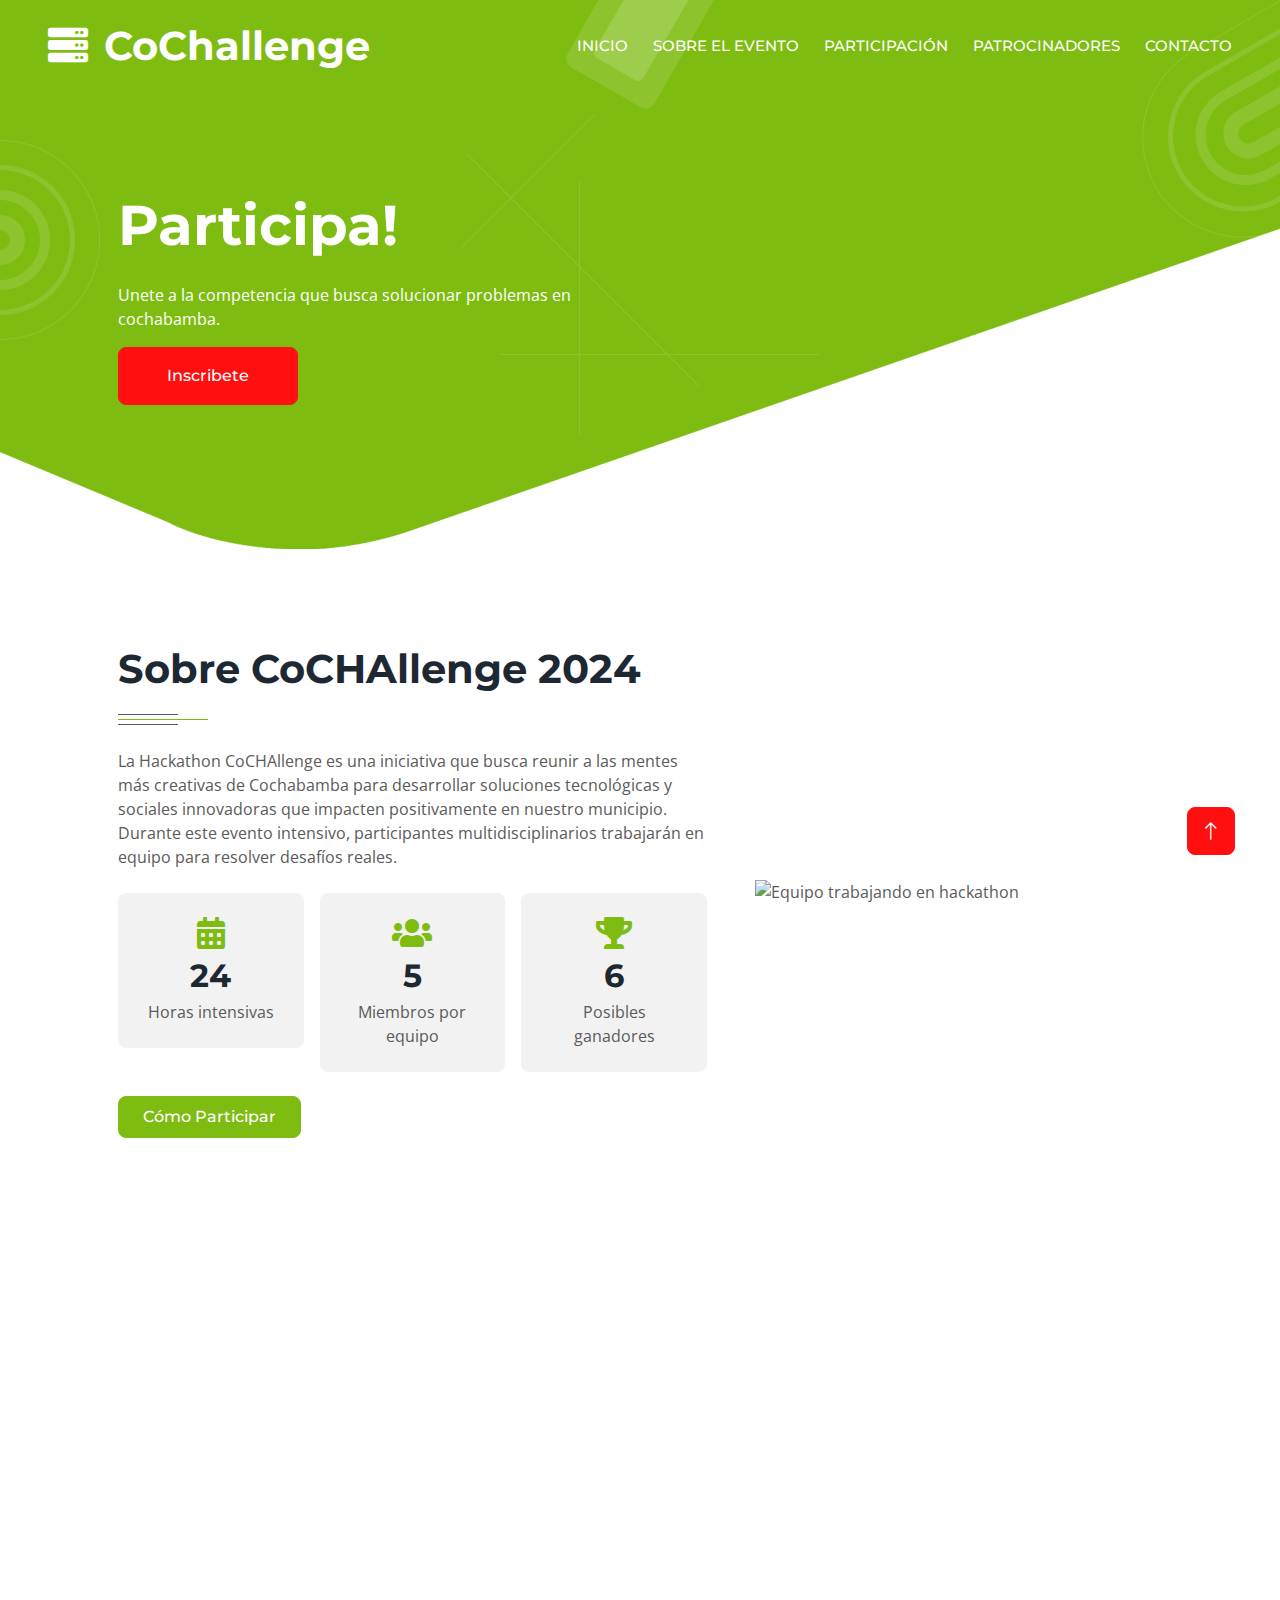
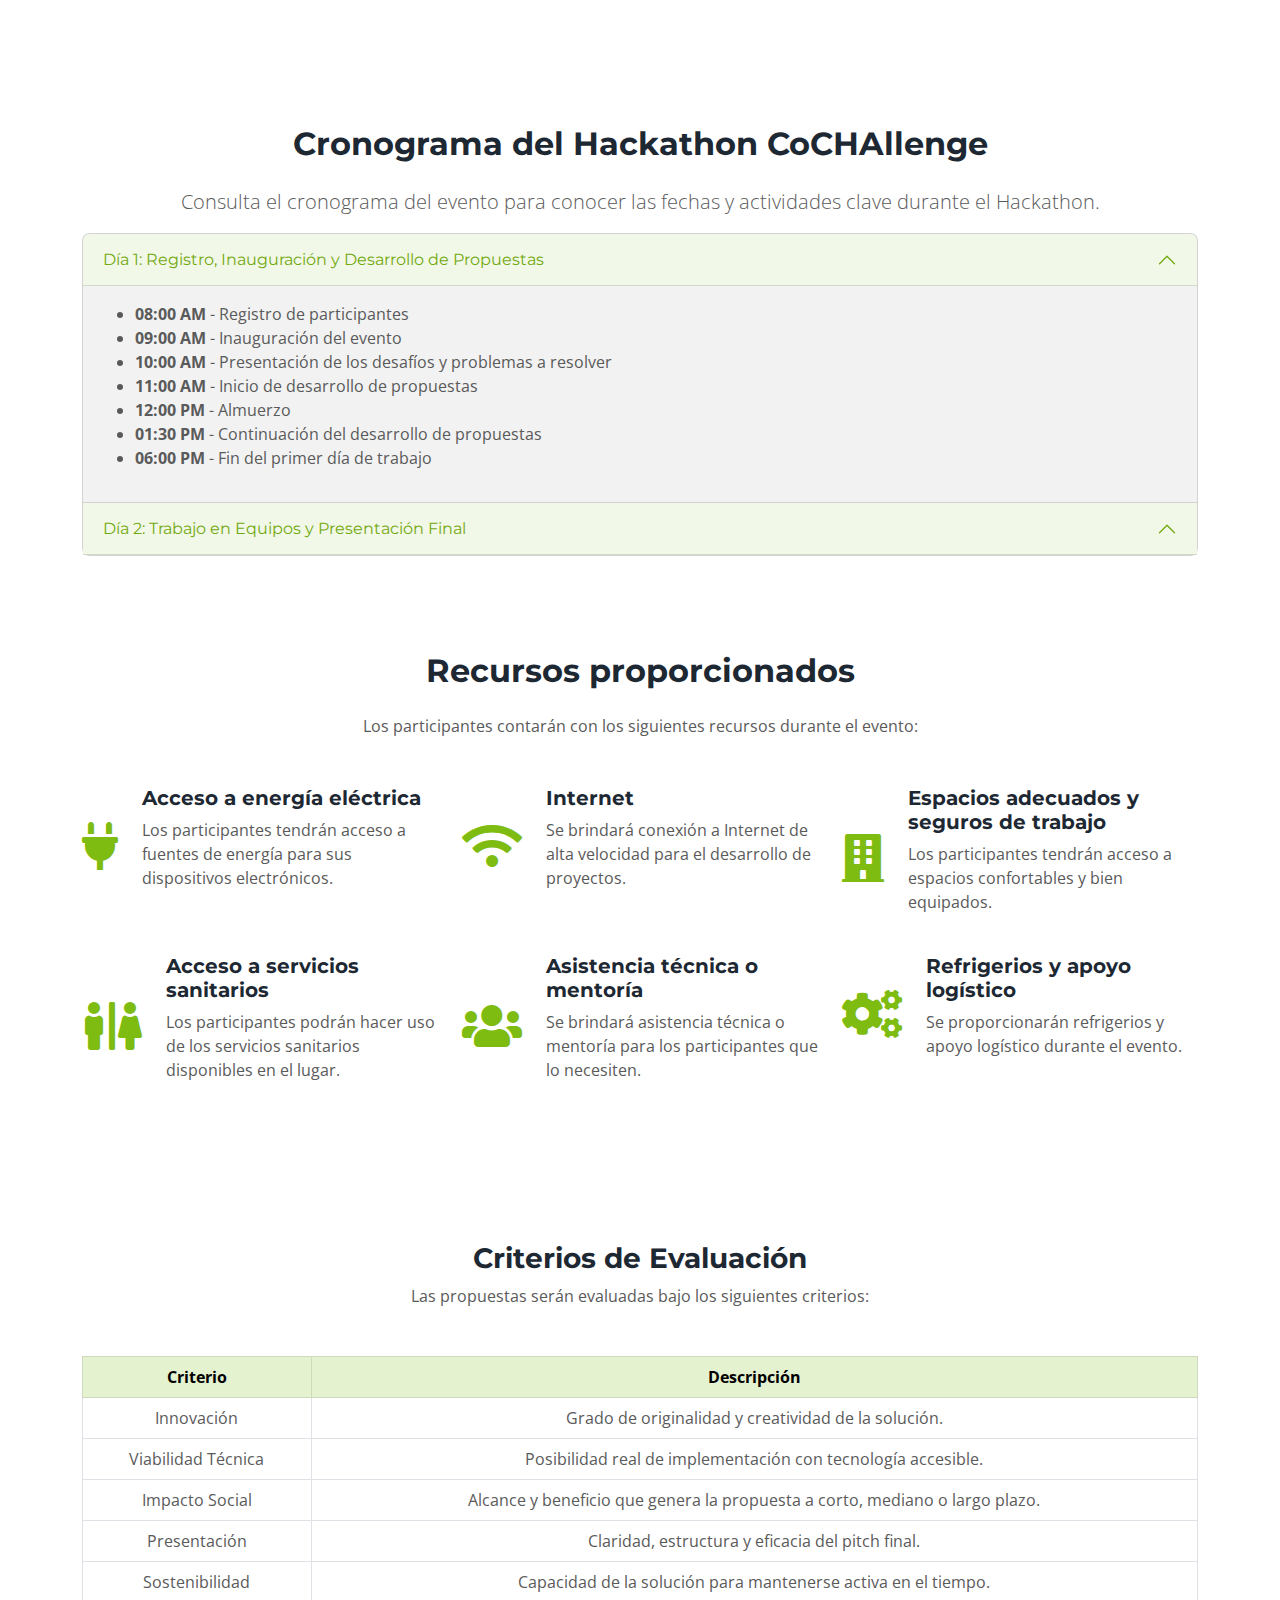
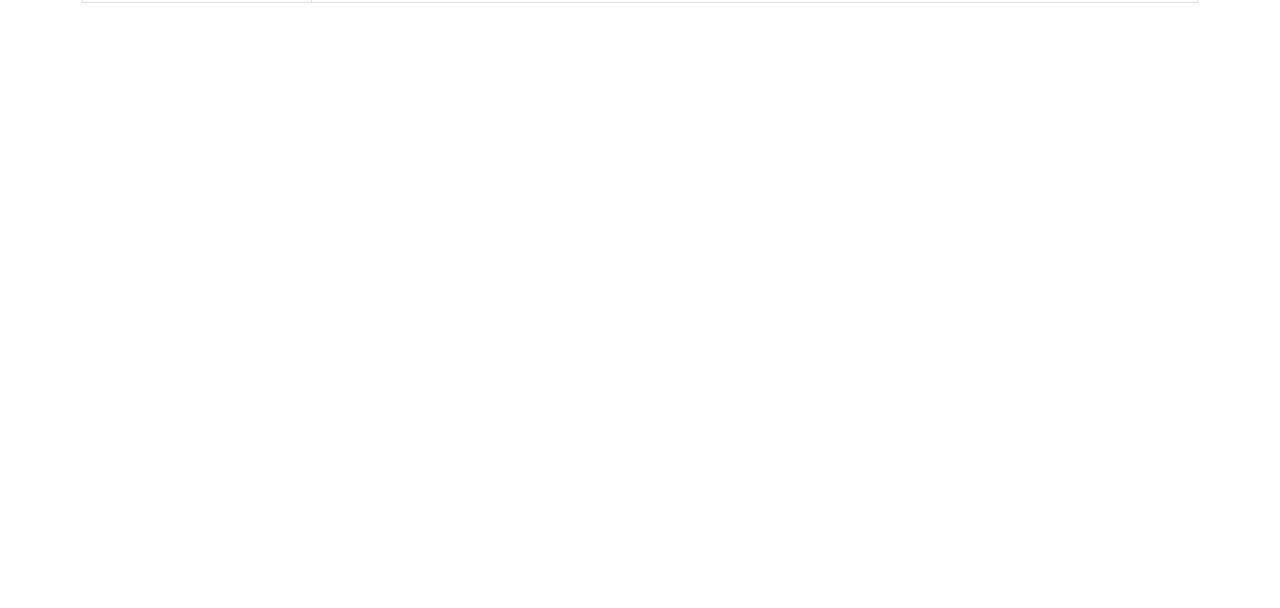
==== commit cfb22204: "Arreglo Cronograma" ====
--- a/pages/about.html
+++ b/pages/about.html
@@ -58,7 +58,6 @@
                         <a href="about.html" class="nav-item nav-link">Sobre el Evento</a>
                         <a href="participacion.html" class="nav-item nav-link">Participación</a>
                         <a href="patrocinadores.html" class="nav-item nav-link">Patrocinadores</a>
-                        <a href="cronograma.html" class="nav-item nav-link">Cronograma</a>
                         <!-- <a href="categorias.html" class="nav-item nav-link">Categorias</a> -->
                         <!-- <a href="premios.html" class="nav-item nav-link">Premios</a> -->
                         <a href="contact.html" class="nav-item nav-link">Contacto</a>
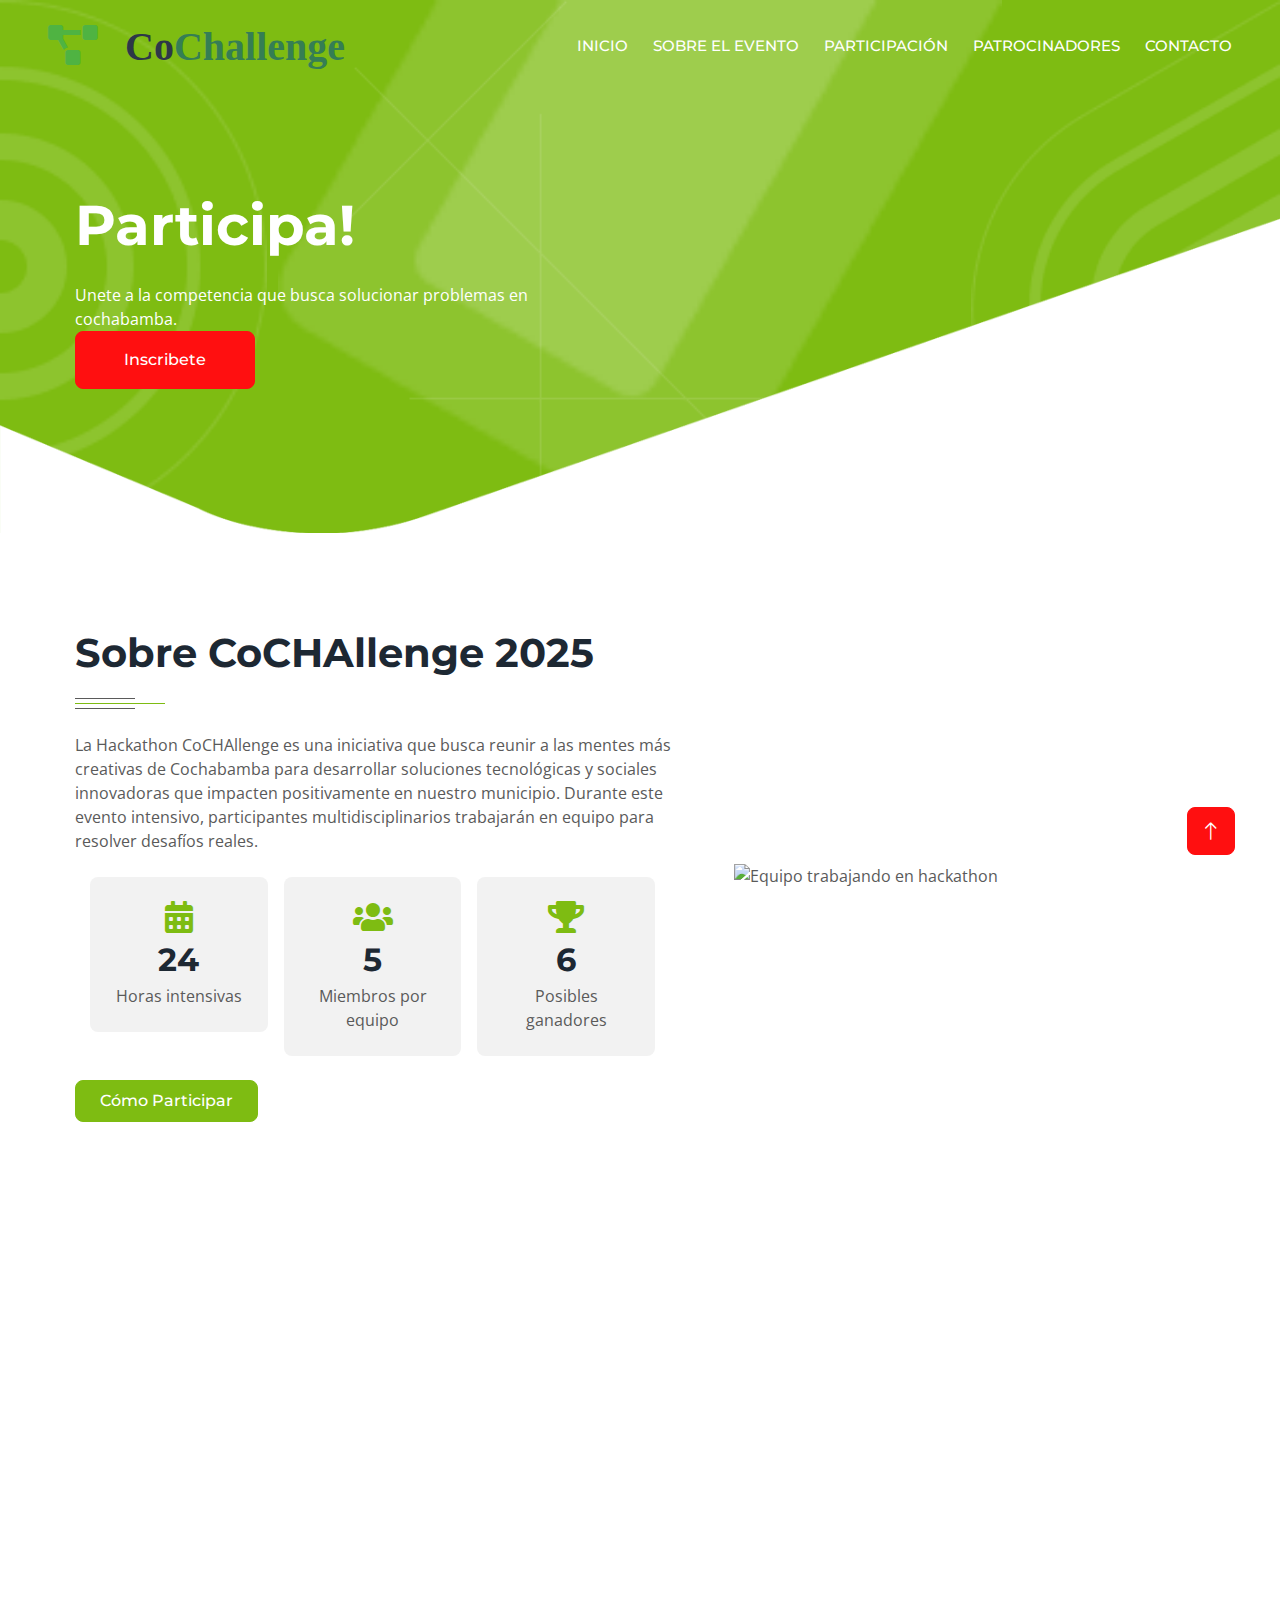
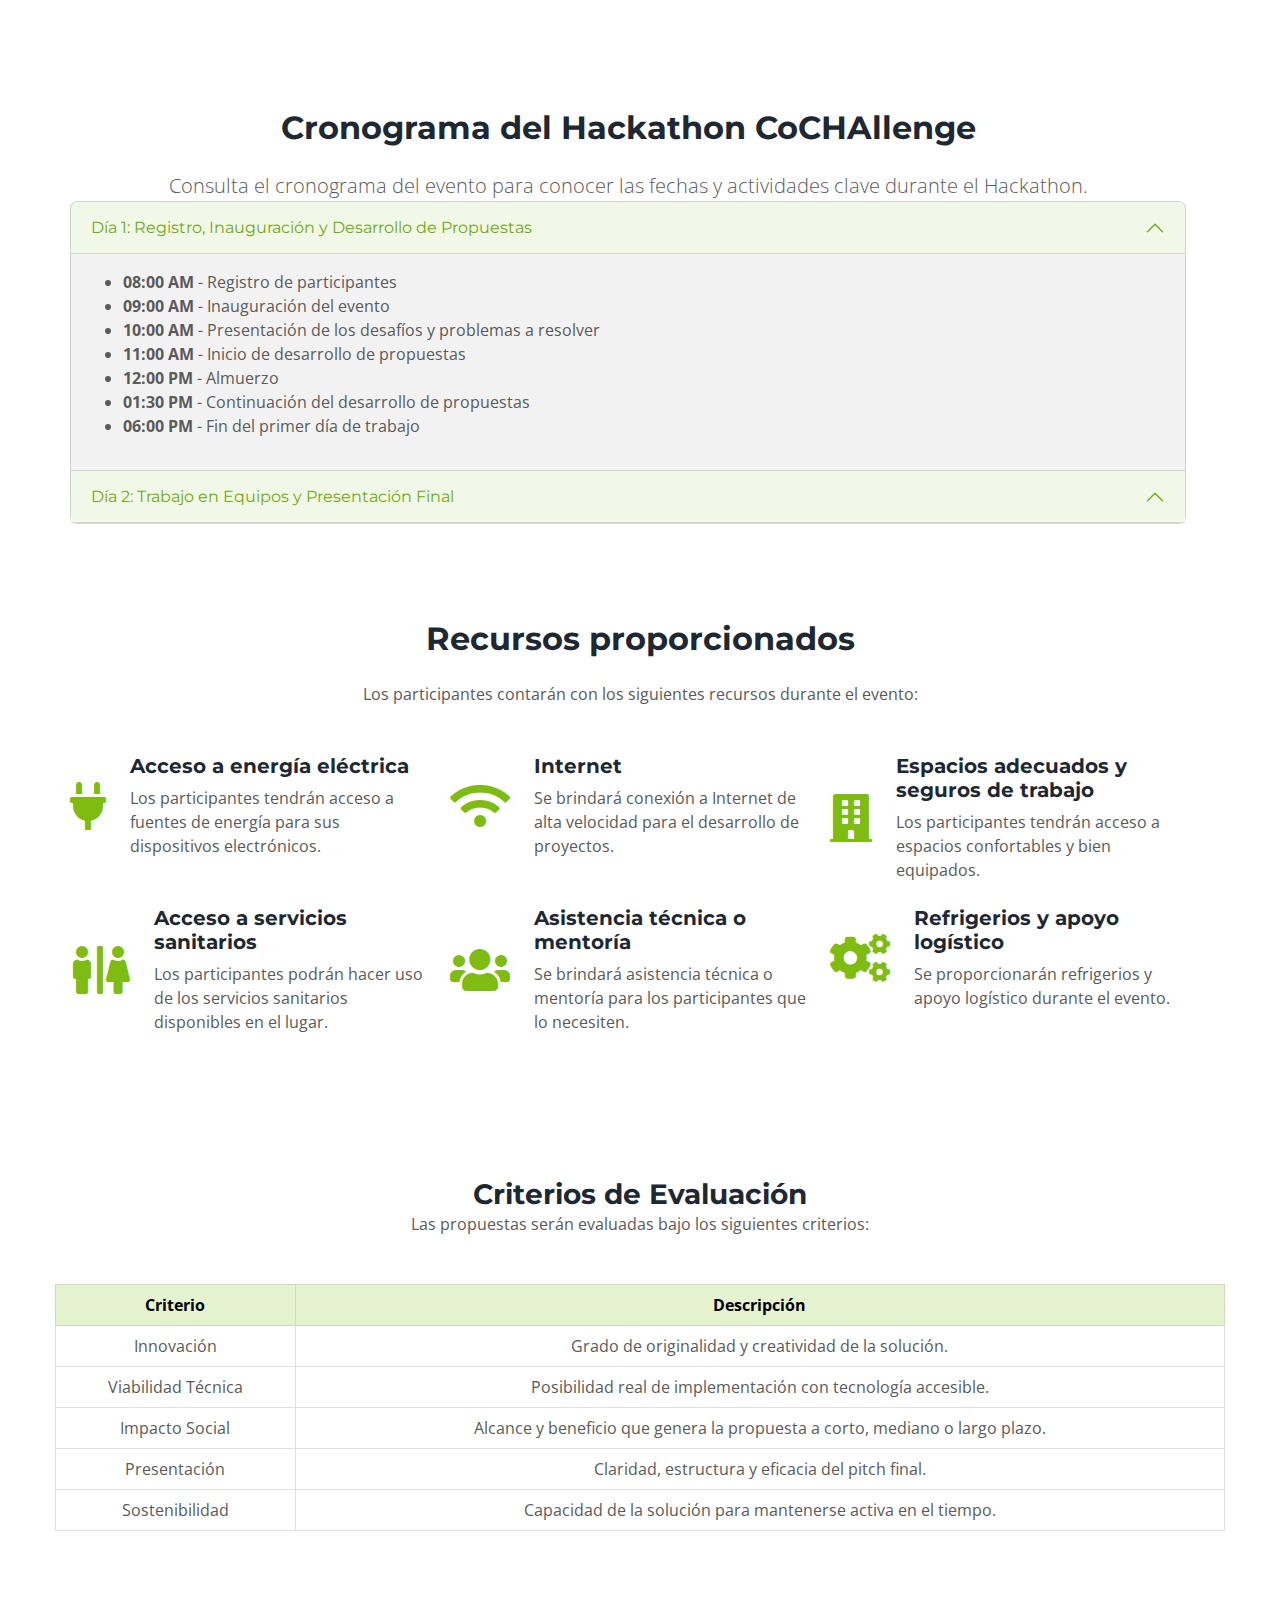
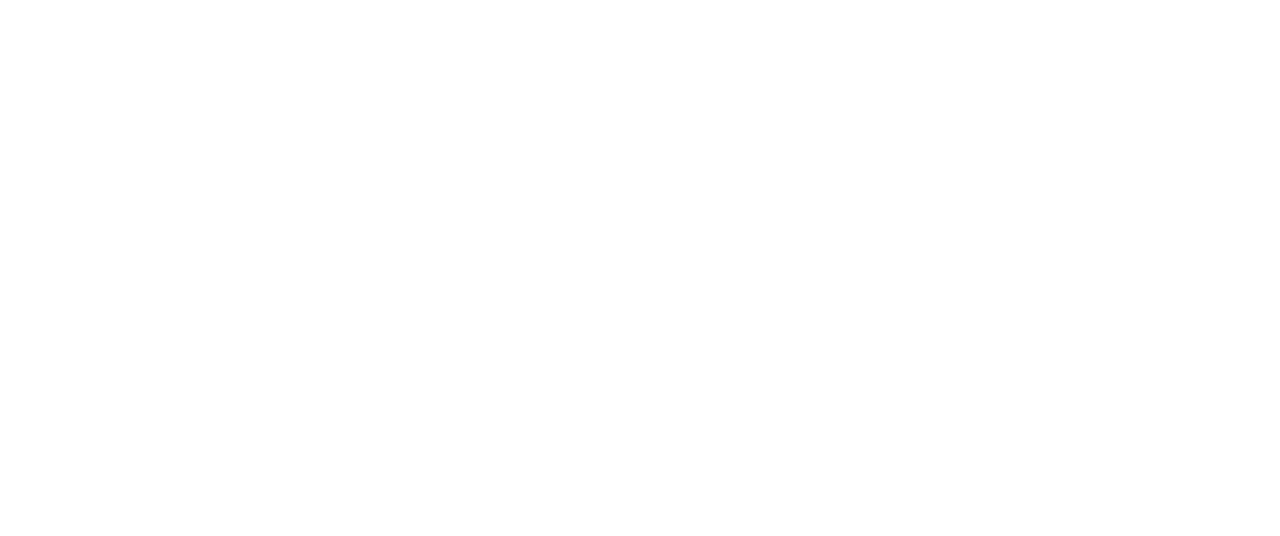
==== commit 93bdd8b6: "Arreglo Logo, Responsividad, Doc2" ====
--- a/pages/about.html
+++ b/pages/about.html
@@ -4,7 +4,7 @@
 <head>
     <meta charset="utf-8">
     <title>Hackathon CoChallenge</title>
-    <meta content="width=device-width, initial-scale=1.0" name="viewport">
+    <meta name="viewport" content="width=device-width, initial-scale=1">
     <meta content="" name="keywords">
     <meta content="" name="description">
 
@@ -33,7 +33,9 @@
 
 
 <body>
-    <div class="container-xxl bg-white p-0">
+    <div class="container-fluid bg-white p-0">
+        
+        
         <!-- Spinner Start -->
         <div id="spinner" class="show bg-white position-fixed translate-middle w-100 vh-100 top-50 start-50 d-flex align-items-center justify-content-center">
             <div class="spinner-border text-primary" style="width: 3rem; height: 3rem;" role="status">
@@ -47,7 +49,10 @@
         <div class="container-xxl position-relative p-0">
             <nav class="navbar navbar-expand-lg navbar-light px-4 px-lg-5 py-3 py-lg-0">
                 <a href="../index.html" class="navbar-brand p-0">
-                    <h1 class="m-0"><i class="fa fa-server me-3"></i>CoChallenge</h1>
+                    <h1 class="m-0">
+                        <i class="fas fa-project-diagram me-3" style="color: #4fb342;"></i>
+                        <span style="font-family: 'Exo 2'; color: #2D3748;">Co<span style="color: #357e54;">Challenge</span></span>
+                      </h1>
                 </a>
                 <button class="navbar-toggler" type="button" data-bs-toggle="collapse" data-bs-target="#navbarCollapse">
                     <span class="fa fa-bars"></span>
@@ -110,7 +115,7 @@
                 <div class="row g-5 align-items-center">
                     <div class="col-lg-7 wow fadeInUp" data-wow-delay="0.1s">
                         <div class="section-title position-relative mb-4 pb-4">
-                            <h1 class="mb-2">Sobre CoCHAllenge 2024</h1>
+                            <h1 class="mb-2">Sobre CoCHAllenge 2025</h1>
                         </div>
                         <p class="mb-4">La Hackathon CoCHAllenge es una iniciativa que busca reunir a las mentes más creativas de Cochabamba para desarrollar soluciones tecnológicas y sociales innovadoras que impacten positivamente en nuestro municipio. Durante este evento intensivo, participantes multidisciplinarios trabajarán en equipo para resolver desafíos reales.</p>
                         
@@ -154,7 +159,7 @@
             <div class="container px-lg-5">
                 <div class="section-title position-relative text-center mx-auto mb-5 pb-4 wow fadeInUp" data-wow-delay="0.1s" style="max-width: 600px;">
                     <h1 class="mb-3">Organizadores</h1>
-                    <p class="mb-1">Instituciones que hacen posible CoCHAllenge 2024</p>
+                    <p class="mb-1">Instituciones que hacen posible CoCHAllenge 2025</p>
                 </div>
                 <div class="row g-4 justify-content-center">
                     <!-- Organizador 1 -->
@@ -210,7 +215,7 @@
         <!-- Team End -->
 
             <!-- Cronograma - Página Principal -->
-    <section id="cronograma" class="container my-5">
+    <section id="cronograma" class="container my-5 section-content">
         <div class="row">
             <div class="col-12 text-center">
                 <h2 class="fw-bold mb-4">Cronograma del Hackathon CoCHAllenge</h2>
@@ -271,7 +276,7 @@
     </section>
 
     <!-- Recursos proporcionados Start -->
-    <section id="recursos" class="container py-5">
+    <section id="recursos" class="container py-5  section-content">
         <h2 class="fw-bold text-center mb-4">Recursos proporcionados</h2>
         <p class="text-center mb-5">Los participantes contarán con los siguientes recursos durante el evento:</p>
         <div class="row">
@@ -335,7 +340,7 @@
 
 
     <!-- Jurado y Evaluación Start -->
-    <section id="jurado-evaluacion" class="container py-5">
+    <section id="jurado-evaluacion" class="container py-5  section-content">
         
 
         <h3 class="fw-bold text-center mt-4">Criterios de Evaluación</h3>
@@ -378,7 +383,7 @@
         
 
         <!-- Footer Start -->
-    <div class="container-fluid bg-primary text-white footer mt-5 pt-5 wow fadeIn" data-wow-delay="0.1s">
+    <div class="container-fluid bg-primary text-white footer mt-5 pt-5 wow fadeIn  section-content" data-wow-delay="0.1s">
         <div class="container py-5 px-lg-5">
             <div class="row gy-5 gx-4 pt-5">
                 <!-- Suscripción al Newsletter -->
--- a/css/style.css
+++ b/css/style.css
@@ -29,6 +29,79 @@
     z-index: 99;
 }
 
+
+/*Mejora Responsividad*/
+
+/* Evitar desbordamientos horizontales */
+body {
+    margin: 0;
+    padding: 0;
+    overflow-x: hidden; /* Evita el desplazamiento horizontal */
+}
+
+.container, .row {
+    max-width: 100%;
+    overflow-x: hidden; /* Asegura que los contenedores no se desborden */
+    padding: 0 15px; /* Espaciado interno */
+}
+
+img, video, iframe {
+    max-width: 100%; /* Asegura que las imágenes no excedan el ancho del contenedor */
+    height: auto;
+}
+
+/* Centrar textos y evitar desplazamientos no deseados */
+.text-center {
+    text-align: center;
+}
+
+h1, h2, h3, h4, h5, h6, p {
+    margin: 0 auto; /* Asegura que los textos estén centrados */
+    padding: 0;
+}
+
+/* Mejorar la responsividad en pantallas pequeñas */
+@media (max-width: 768px) {
+    .navbar-light .navbar-nav .nav-link {
+        font-size: 14px; /* Reducir el tamaño de fuente */
+        text-align: center; /* Centrar los enlaces */
+    }
+
+
+    .hero-header {
+        background-size: cover; /* Ajustar el fondo para que se vea correctamente */
+    }
+
+
+    .patrocinador-card {
+        max-width: 90%; /* Asegura que las tarjetas no ocupen más del 90% del ancho de la pantalla */
+        margin: 10px auto; /* Centrar las tarjetas */
+    }
+
+    .section-title {
+        padding: 0 10px; /* Reducir el espaciado interno */
+    }
+
+    .footer .btn.btn-link {
+        font-size: 14px; /* Reducir el tamaño de los enlaces en el pie de página */
+    }
+}
+
+
+/* Limitar el ancho del contenido y centrarlo */
+.section-content {
+    max-width: 1200px; /* Ancho máximo */
+    margin: 0 auto; /* Centrar el contenido */
+    padding: 0 15px; /* Espaciado interno para evitar que toque los bordes */
+}
+
+
+
+
+
+
+
+
 /*patrocinadores */
 
 .grayscale-hover {
@@ -40,12 +113,13 @@
     transform: scale(1.05);
 }
 
+/* Ajustar las tarjetas de patrocinadores */
 .patrocinador-card {
-    border: 1px solid #ddd;
-    border-radius: 15px;
-    transition: 0.3s;
-    background: #ffffff;
-    box-shadow: 0 4px 6px rgba(0,0,0,0.05);
+    width: 100%; /* Asegura que las tarjetas se ajusten al ancho del contenedor */
+    max-width: 300px; /* Tamaño máximo para evitar que sean demasiado grandes */
+    margin: 10px auto; /* Centrar las tarjetas */
+    padding: 15px; /* Espaciado interno */
+    box-sizing: border-box; /* Incluye el padding en el ancho total */
 }
 
 .patrocinador-card:hover {
@@ -62,7 +136,7 @@
 
 .patrocinador-card:hover img {
     filter: grayscale(0%);
-}
+} 
 
 
 
@@ -214,6 +288,7 @@
         color: var(--primary);
     }
 }
+
 
 
 /*** Hero Header ***/
@@ -230,7 +305,9 @@
         left 50% top 0,
         left 50% top 50%,
         center bottom -1px;
-    background-repeat: no-repeat;
+
+    background-size: contain; /* Ajustar el tamaño del fondo */
+    background-repeat: no-repeat; /* Evitar repeticiones */
 }
 
 .breadcrumb-item + .breadcrumb-item::before {
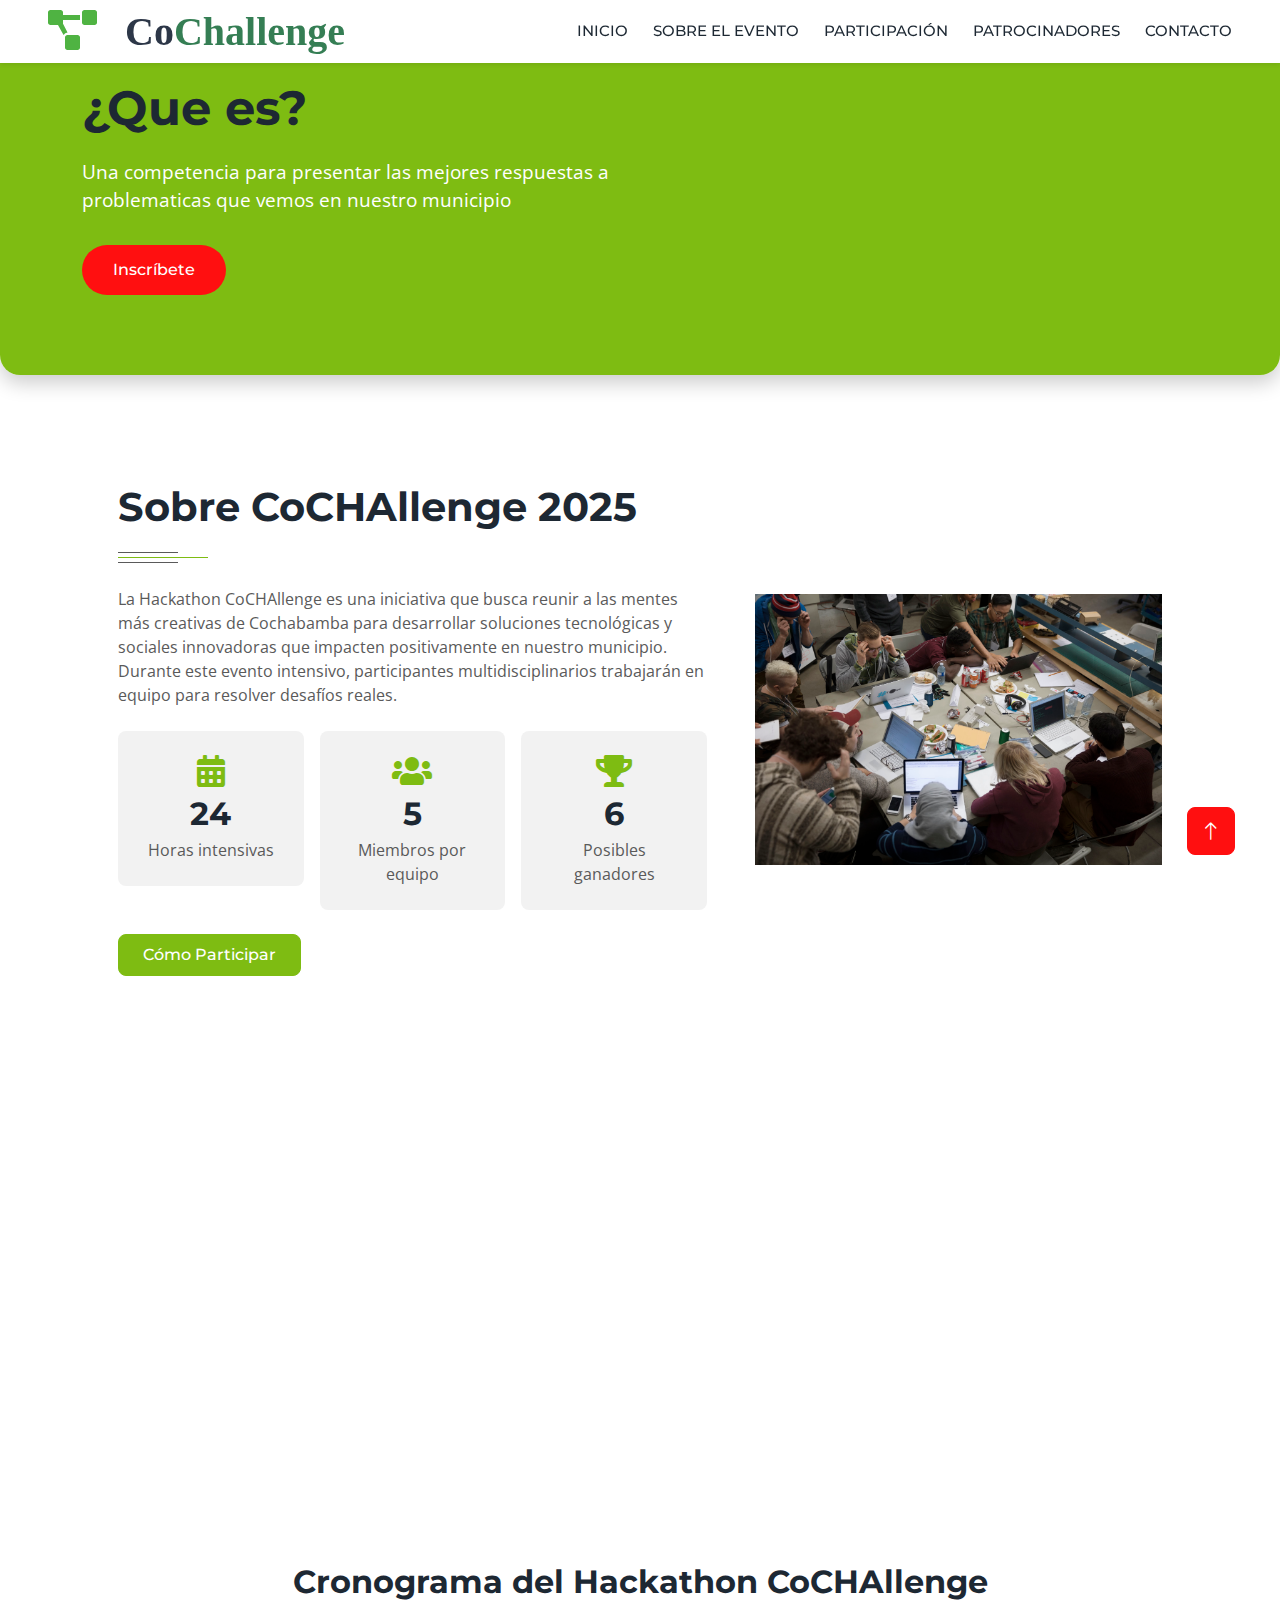
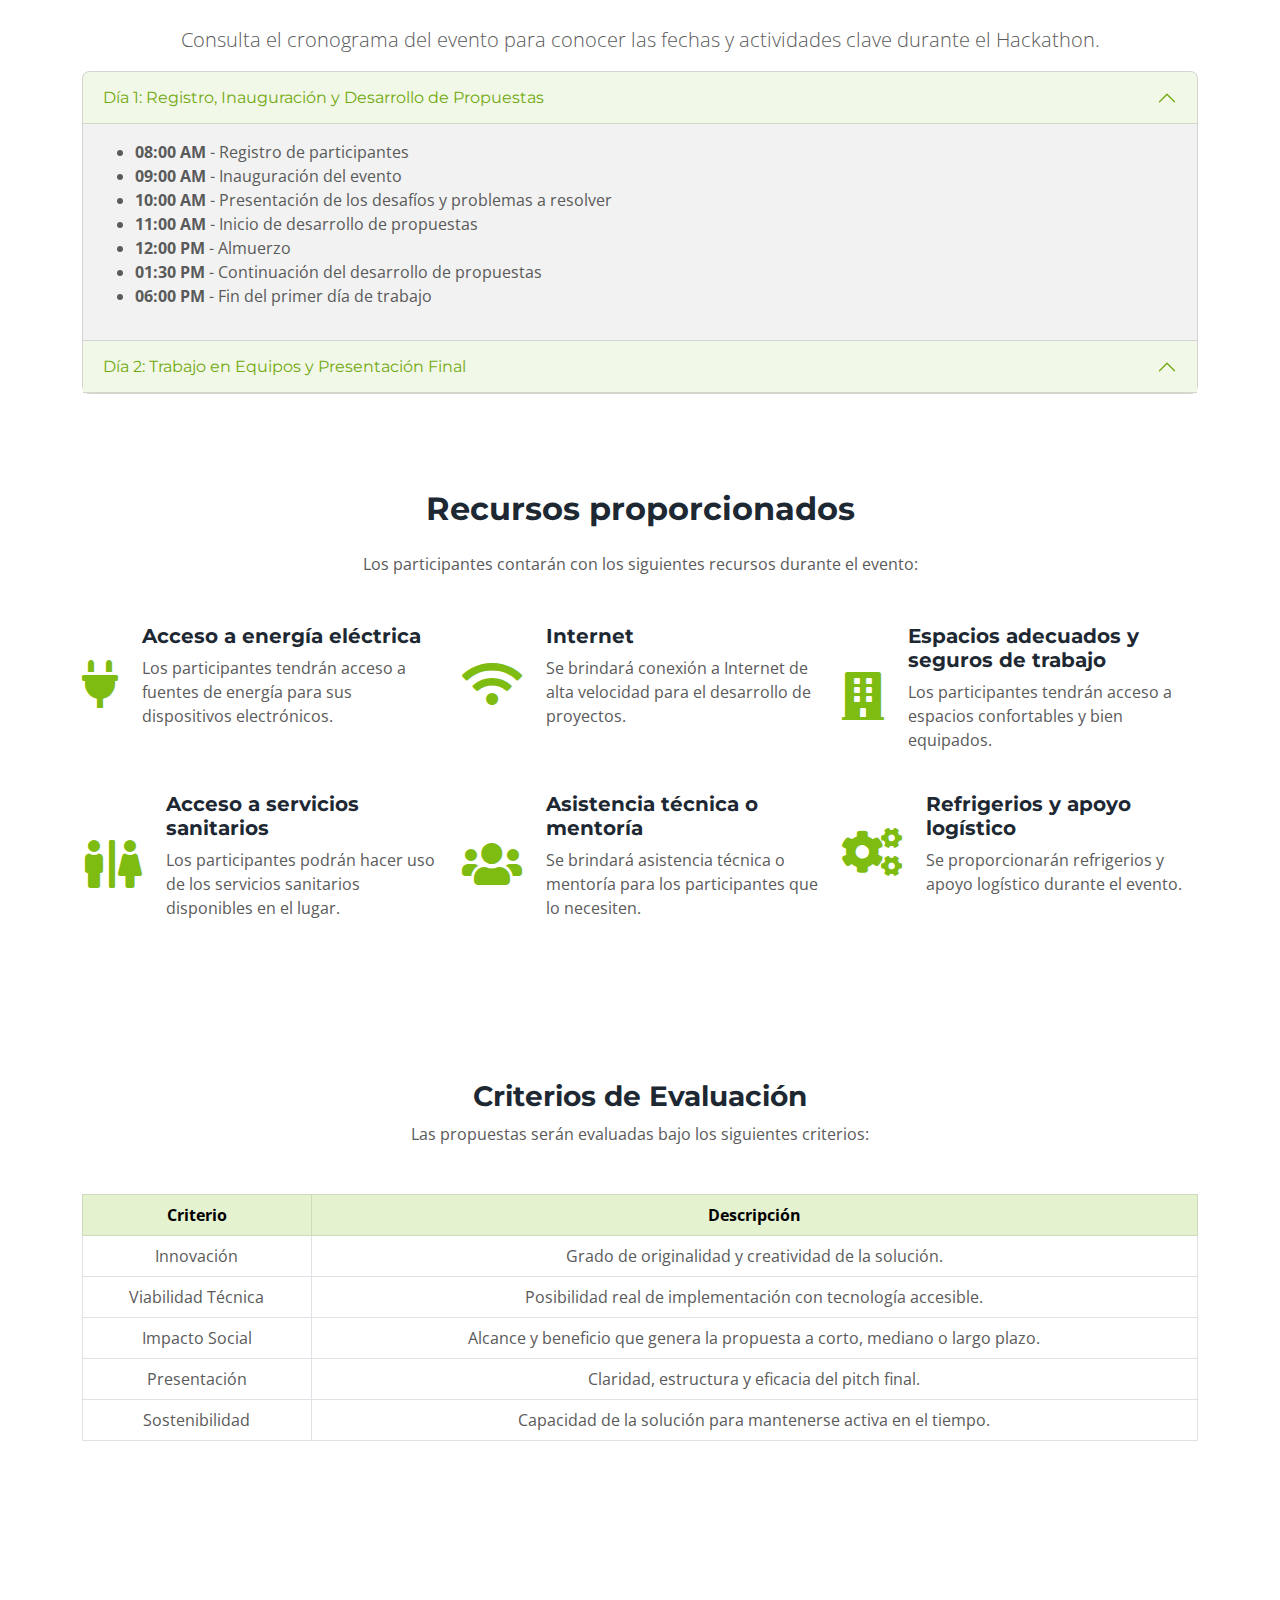
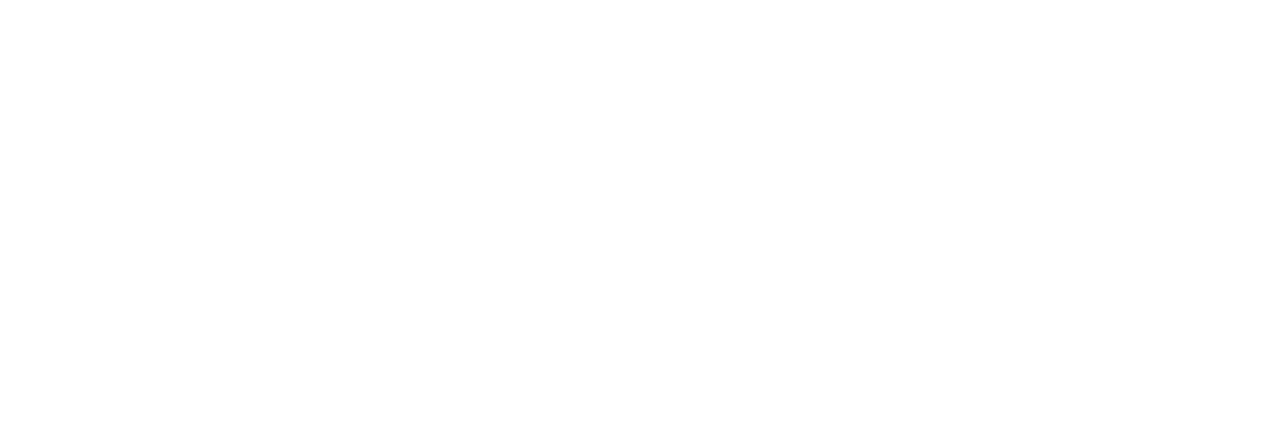
==== commit 8f862aec: "feat: pages modified" ====
--- a/pages/about.html
+++ b/pages/about.html
@@ -71,21 +71,18 @@
                 </div>
             </nav>
 
-            <div class="container-xxl py-5 bg-primary hero-header mb-5">
-                <div class="container my-5 py-5 px-lg-5">
-                    <div class="row g-5">
-                        <div class="col-lg-6 pt-5 text-center text-lg-start">
-                            <h1 class="display-4 text-white mb-4 animated slideInLeft">Participa!</h1>
-                            <p class="text-white animated slideInLeft">Unete a la competencia que busca solucionar problemas en cochabamba.</p>
-
-                            <a href="registro.html" class="btn btn-secondary py-sm-3 px-sm-5 me-3 animated slideInLeft">Inscribete</a>
-                        </div>
-                        <div class="col-lg-6 text-center text-lg-start">
-                            <img class="img-fluid animated zoomIn" src="img/hero.png" alt="">
-                        </div>
-                    </div>
-                </div>
-            </div>
+            <section class="hero-section">
+                <div class="container">
+                  <div class="row align-items-center justify-content-between">
+                    <div class="col-lg-6 text-center text-lg-start mb-4 mb-lg-0">
+                      <h1 class="hero-title">¿Que es?</h1>
+                      <p class="hero-subtitle">Una competencia para presentar las mejores respuestas a problematicas que vemos en nuestro municipio</p>
+                      <a href="pages/registro.html" class="btn hero-btn">Inscríbete</a>
+                    </div>
+                  </div>
+                </div>
+            </section>
+
         </div>
         <!-- Navbar & Hero End -->
 
@@ -146,7 +143,7 @@
                         <a href="participacion.html" class="btn btn-primary mt-4 py-2 px-4">Cómo Participar</a>
                     </div>
                     <div class="col-lg-5">
-                        <img class="img-fluid wow zoomIn" data-wow-delay="0.5s" src="img/hackathon-teamwork.jpg" alt="Equipo trabajando en hackathon">
+                        <img class="img-fluid wow zoomIn" data-wow-delay="0.5s" src="/img/hackathon-team.jpg" alt="Equipo trabajando en hackathon">
                     </div>
                 </div>
             </div>
--- a/css/style.css
+++ b/css/style.css
@@ -5,8 +5,67 @@
     --light: #F2F2F2;
     --dark: #1D2833;
 }
-
-
+.hero-section {
+    background: linear-gradient(135deg, #7EBC12 0%, #7EBC12 100%);
+    padding: 80px 20px;
+    color: white;
+    border-radius: 20px;
+    margin-bottom: 60px;
+    box-shadow: 0 8px 20px rgba(0, 0, 0, 0.2);
+  }
+  
+  .hero-title {
+    font-size: 3rem;
+    font-weight: 700;
+    margin-bottom: 20px;
+  }
+  
+  .hero-subtitle {
+    font-size: 1.2rem;
+    margin-bottom: 30px;
+  }
+  
+  .hero-btn {
+    background-color: #ff0f10;
+    color: white;
+    padding: 12px 30px;
+    font-weight: bold;
+    border-radius: 50px;
+    text-decoration: none;
+    transition: background-color 0.3s ease;
+  }
+  
+  .hero-btn:hover {
+    background-color: #c50d0e;
+  }
+  
+  .hero-img {
+    max-width: 80%;
+    animation: fadeIn 1.2s ease;
+  }
+  
+  /* Animación opcional */
+  @keyframes fadeIn {
+    from { opacity: 0; transform: scale(0.95); }
+    to { opacity: 1; transform: scale(1); }
+  }
+  
+  /* Responsivo */
+  @media (max-width: 768px) {
+    .hero-title {
+      font-size: 2.2rem;
+    }
+  
+    .hero-subtitle {
+      font-size: 1rem;
+    }
+  
+    .hero-img {
+      max-width: 100%;
+      margin-top: 30px;
+    }
+  }
+  
 /*** Spinner ***/
 #spinner {
     opacity: 0;
@@ -28,123 +87,6 @@
     bottom: 45px;
     z-index: 99;
 }
-
-
-/*Mejora Responsividad*/
-
-/* Evitar desbordamientos horizontales */
-body {
-    margin: 0;
-    padding: 0;
-    overflow-x: hidden; /* Evita el desplazamiento horizontal */
-}
-
-.container, .row {
-    max-width: 100%;
-    overflow-x: hidden; /* Asegura que los contenedores no se desborden */
-    padding: 0 15px; /* Espaciado interno */
-}
-
-img, video, iframe {
-    max-width: 100%; /* Asegura que las imágenes no excedan el ancho del contenedor */
-    height: auto;
-}
-
-/* Centrar textos y evitar desplazamientos no deseados */
-.text-center {
-    text-align: center;
-}
-
-h1, h2, h3, h4, h5, h6, p {
-    margin: 0 auto; /* Asegura que los textos estén centrados */
-    padding: 0;
-}
-
-/* Mejorar la responsividad en pantallas pequeñas */
-@media (max-width: 768px) {
-    .navbar-light .navbar-nav .nav-link {
-        font-size: 14px; /* Reducir el tamaño de fuente */
-        text-align: center; /* Centrar los enlaces */
-    }
-
-
-    .hero-header {
-        background-size: cover; /* Ajustar el fondo para que se vea correctamente */
-    }
-
-
-    .patrocinador-card {
-        max-width: 90%; /* Asegura que las tarjetas no ocupen más del 90% del ancho de la pantalla */
-        margin: 10px auto; /* Centrar las tarjetas */
-    }
-
-    .section-title {
-        padding: 0 10px; /* Reducir el espaciado interno */
-    }
-
-    .footer .btn.btn-link {
-        font-size: 14px; /* Reducir el tamaño de los enlaces en el pie de página */
-    }
-}
-
-
-/* Limitar el ancho del contenido y centrarlo */
-.section-content {
-    max-width: 1200px; /* Ancho máximo */
-    margin: 0 auto; /* Centrar el contenido */
-    padding: 0 15px; /* Espaciado interno para evitar que toque los bordes */
-}
-
-
-
-
-
-
-
-
-/*patrocinadores */
-
-.grayscale-hover {
-    filter: grayscale(100%);
-    transition: 0.3s;
-}
-.grayscale-hover:hover {
-    filter: grayscale(0%);
-    transform: scale(1.05);
-}
-
-/* Ajustar las tarjetas de patrocinadores */
-.patrocinador-card {
-    width: 100%; /* Asegura que las tarjetas se ajusten al ancho del contenedor */
-    max-width: 300px; /* Tamaño máximo para evitar que sean demasiado grandes */
-    margin: 10px auto; /* Centrar las tarjetas */
-    padding: 15px; /* Espaciado interno */
-    box-sizing: border-box; /* Incluye el padding en el ancho total */
-}
-
-.patrocinador-card:hover {
-    transform: translateY(-5px);
-    box-shadow: 0 8px 12px rgba(0,0,0,0.1);
-}
-
-.patrocinador-card img {
-    max-height: 100px;
-    object-fit: contain;
-    filter: grayscale(100%);
-    transition: 0.3s;
-}
-
-.patrocinador-card:hover img {
-    filter: grayscale(0%);
-} 
-
-
-
-
-
-/*Patrocinadores
-*/
-
 
 
 /*** Heading ***/
@@ -288,7 +230,6 @@
         color: var(--primary);
     }
 }
-
 
 
 /*** Hero Header ***/
@@ -305,9 +246,7 @@
         left 50% top 0,
         left 50% top 50%,
         center bottom -1px;
-
-    background-size: contain; /* Ajustar el tamaño del fondo */
-    background-repeat: no-repeat; /* Evitar repeticiones */
+    background-repeat: no-repeat;
 }
 
 .breadcrumb-item + .breadcrumb-item::before {
